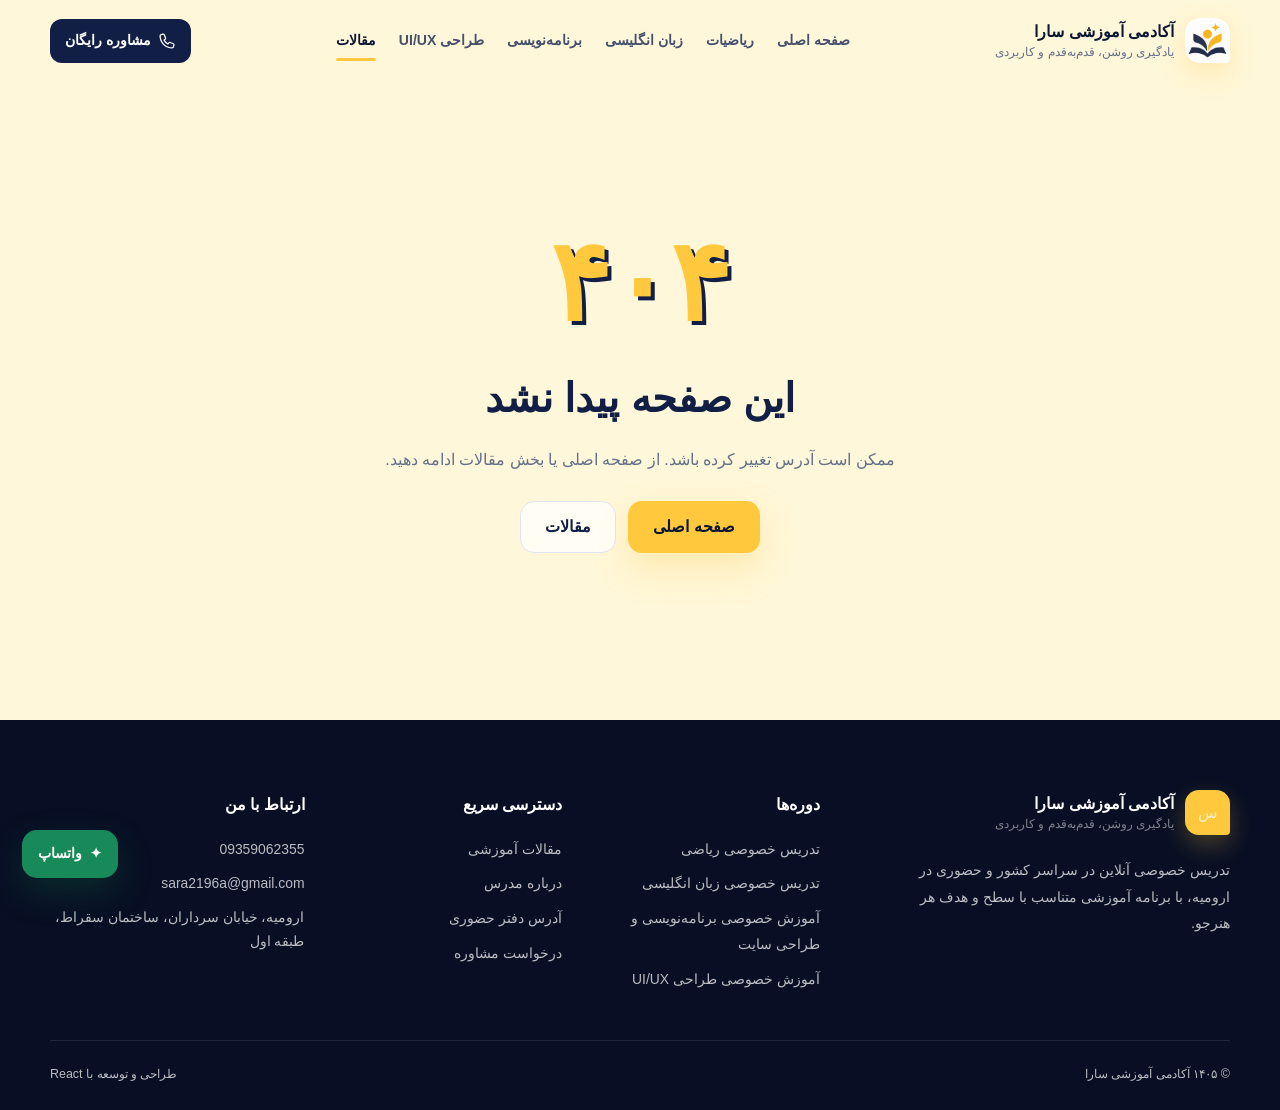
==== articles/index.html @ 38d4a34d "Add files via upload" ====
<!doctype html>
<html lang="fa" dir="rtl">
  <head>
    <meta charset="UTF-8" />
    <meta name="viewport" content="width=device-width, initial-scale=1.0" />
    <meta name="theme-color" content="#fffdf4" />
    <!-- <link rel="icon" type="image/svg+xml" href="/favicon.svg" /> -->
    <link rel="icon" type="image/png" href="/favicon.png">
    <link rel="apple-touch-icon" href="/favicon.png">
    <title>مقالات آموزشی ریاضی، زبان، برنامه‌نویسی و UI/UX | سارا عباسی</title>
    <meta name="description" content="مقالات کاربردی و رایگان برای یادگیری بهتر ریاضی، زبان انگلیسی، برنامه‌نویسی و طراحی UI/UX." />
    <link rel="canonical" href="https://saraportfolio.ir/articles" />
    <meta name="robots" content="index,follow,max-image-preview:large" />
    <meta property="og:type" content="website" />
    <meta property="og:locale" content="fa_IR" />
    <meta property="og:title" content="مقالات آموزشی ریاضی، زبان، برنامه‌نویسی و UI/UX | سارا عباسی" />
    <meta property="og:description" content="مقالات کاربردی و رایگان برای یادگیری بهتر ریاضی، زبان انگلیسی، برنامه‌نویسی و طراحی UI/UX." />
    <meta property="og:url" content="https://saraportfolio.ir/articles" />
    <meta property="og:image" content="https://saraportfolio.ir/og-cover.png" />
    <meta name="twitter:card" content="summary_large_image" />
    <script type="application/ld+json">{"@context":"https://schema.org","@type":"WebPage","name":"مقالات آموزشی ریاضی، زبان، برنامه‌نویسی و UI/UX | سارا عباسی","description":"مقالات کاربردی و رایگان برای یادگیری بهتر ریاضی، زبان انگلیسی، برنامه‌نویسی و طراحی UI/UX.","url":"https://saraportfolio.ir/articles","inLanguage":"fa-IR"}</script>
    <script type="module" crossorigin src="/assets/index-BPZGplBQ.js"></script>
    <link rel="stylesheet" crossorigin href="/assets/index-DbzUkxdq.css">
  </head>
  <body>
    <div id="root" data-ssr="true"><header class="site-header "><div class="container header-inner"><a class="brand" href="/" aria-label="صفحه اصلی آکادمی آموزشی سارا"><span class="brand-mark"><img src="/favicon.png" alt="آکادمی آموزشی سارا"/></span><span class="brand-text"><strong>آکادمی آموزشی سارا</strong><small>یادگیری روشن، قدم‌به‌قدم و کاربردی</small></span></a><nav class="main-nav " aria-label="منوی اصلی"><a class="" href="/">صفحه اصلی</a><a class="" href="/math">ریاضیات</a><a class="" href="/english">زبان انگلیسی</a><a class="" href="/programming">برنامه‌نویسی</a><a class="" href="/ui-ux">طراحی UI/UX</a><a class="is-active" href="/articles">مقالات</a></nav><a class="header-cta" href="tel:+989359062355"><svg width="18" height="18" viewBox="0 0 24 24" fill="none" aria-hidden="true"><path d="M8.3 3.7 10 7.6c.3.7.1 1.5-.5 2l-1.4 1.2a14.7 14.7 0 0 0 5.1 5.1l1.2-1.4c.5-.6 1.3-.8 2-.5l3.9 1.7c.7.3 1.1 1 .9 1.8l-.6 2.4c-.2.8-.9 1.3-1.7 1.3C10 21.2 2.8 14 2.8 5.1c0-.8.5-1.5 1.3-1.7l2.4-.6c.8-.2 1.5.2 1.8.9Z" stroke="currentColor" stroke-width="1.7" stroke-linecap="round" stroke-linejoin="round"></path></svg><span>مشاوره رایگان</span></a><button class="menu-button" type="button" aria-label="باز کردن منو" aria-expanded="false"><svg width="25" height="25" viewBox="0 0 24 24" fill="none" aria-hidden="true"><path d="M4 7h16" stroke="currentColor" stroke-width="2" stroke-linecap="round"></path><path d="M4 12h16" stroke="currentColor" stroke-width="2" stroke-linecap="round"></path><path d="M4 17h16" stroke="currentColor" stroke-width="2" stroke-linecap="round"></path></svg></button></div></header><main><section class="page-hero articles-page-hero"><div class="container articles-hero-inner"><nav class="breadcrumbs" aria-label="مسیر صفحه"><a href="/">صفحه اصلی</a><span>/</span><span>مقالات</span></nav><h1>مقالات آموزشی و راهنماهای کاربردی</h1><p>مطالبی برای یادگیری بهتر ریاضی، زبان انگلیسی، برنامه‌نویسی و طراحی UI/UX؛ نوشته‌شده با هدف پاسخ‌دادن به سؤال‌های واقعی هنرجویان.</p></div></section><section class="section articles-index-section"><div class="container article-grid article-grid--index"><article class="article-card"><a class="article-card-image" href="/articles/math-confidence"><img src="/article-math.svg" alt="تصویر مقاله چگونه ترس و اضطراب ریاضی را کمتر کنیم؟" loading="lazy"/></a><div class="article-card-body"><div class="article-meta"><span>ریاضیات</span><span>۶ دقیقه مطالعه</span></div><h3><a href="/articles/math-confidence">چگونه ترس و اضطراب ریاضی را کمتر کنیم؟</a></h3><p>چند راهکار عملی برای اینکه دانش‌آموز به‌جای فرار از سؤال‌های ریاضی، با اعتمادبه‌نفس و یک روش مشخص سراغ حل مسئله برود.</p><a class="text-link" href="/articles/math-confidence">مطالعه مقاله <svg width="18" height="18" viewBox="0 0 24 24" fill="none" aria-hidden="true"><path d="M19 12H5M11 18l-6-6 6-6" stroke="currentColor" stroke-width="1.9" stroke-linecap="round" stroke-linejoin="round"></path></svg></a></div></article><article class="article-card"><a class="article-card-image" href="/articles/english-learning-plan"><img src="/article-english.svg" alt="تصویر مقاله یک برنامه ساده برای تقویت زبان انگلیسی در ۸ هفته" loading="lazy"/></a><div class="article-card-body"><div class="article-meta"><span>زبان انگلیسی</span><span>۷ دقیقه مطالعه</span></div><h3><a href="/articles/english-learning-plan">یک برنامه ساده برای تقویت زبان انگلیسی در ۸ هفته</a></h3><p>چطور واژگان، گرامر، شنیدار و مکالمه را بدون پراکندگی و با یک برنامه هفتگی قابل اجرا کنار هم پیش ببریم؟</p><a class="text-link" href="/articles/english-learning-plan">مطالعه مقاله <svg width="18" height="18" viewBox="0 0 24 24" fill="none" aria-hidden="true"><path d="M19 12H5M11 18l-6-6 6-6" stroke="currentColor" stroke-width="1.9" stroke-linecap="round" stroke-linejoin="round"></path></svg></a></div></article><article class="article-card"><a class="article-card-image" href="/articles/programming-roadmap"><img src="/article-programming.svg" alt="تصویر مقاله مسیر یادگیری برنامه‌نویسی و طراحی سایت از صفر" loading="lazy"/></a><div class="article-card-body"><div class="article-meta"><span>برنامه‌نویسی</span><span>۸ دقیقه مطالعه</span></div><h3><a href="/articles/programming-roadmap">مسیر یادگیری برنامه‌نویسی و طراحی سایت از صفر</a></h3><p>از HTML و CSS تا JavaScript و React؛ ترتیب درست یادگیری چیست و چه زمانی باید اولین پروژه واقعی را شروع کنیم؟</p><a class="text-link" href="/articles/programming-roadmap">مطالعه مقاله <svg width="18" height="18" viewBox="0 0 24 24" fill="none" aria-hidden="true"><path d="M19 12H5M11 18l-6-6 6-6" stroke="currentColor" stroke-width="1.9" stroke-linecap="round" stroke-linejoin="round"></path></svg></a></div></article><article class="article-card"><a class="article-card-image" href="/articles/ui-ux-principles"><img src="/article-uiux.svg" alt="تصویر مقاله ۷ اصل مهم برای شروع حرفه‌ای طراحی UI/UX" loading="lazy"/></a><div class="article-card-body"><div class="article-meta"><span>UI/UX</span><span>۷ دقیقه مطالعه</span></div><h3><a href="/articles/ui-ux-principles">۷ اصل مهم برای شروع حرفه‌ای طراحی UI/UX</a></h3><p>قبل از رنگ و زیبایی، چه چیزهایی یک رابط را واقعاً قابل استفاده می‌کنند؟ مروری بر اصول پایه‌ای طراحی کاربرمحور.</p><a class="text-link" href="/articles/ui-ux-principles">مطالعه مقاله <svg width="18" height="18" viewBox="0 0 24 24" fill="none" aria-hidden="true"><path d="M19 12H5M11 18l-6-6 6-6" stroke="currentColor" stroke-width="1.9" stroke-linecap="round" stroke-linejoin="round"></path></svg></a></div></article></div></section></main><footer class="site-footer"><div class="container footer-grid"><div class="footer-brand"><a class="brand brand--footer" href="/"><span class="brand-mark" aria-hidden="true"><span>س</span></span><span class="brand-text"><strong>آکادمی آموزشی سارا</strong><small>یادگیری روشن، قدم‌به‌قدم و کاربردی</small></span></a><p>تدریس خصوصی آنلاین در سراسر کشور و حضوری در ارومیه، با برنامه آموزشی متناسب با سطح و هدف هر هنرجو.</p></div><div><h2>دوره‌ها</h2><div class="footer-links"><a href="/math">تدریس خصوصی ریاضی</a><a href="/english">تدریس خصوصی زبان انگلیسی</a><a href="/programming">آموزش خصوصی برنامه‌نویسی و طراحی سایت</a><a href="/ui-ux">آموزش خصوصی طراحی UI/UX</a></div></div><div><h2>دسترسی سریع</h2><div class="footer-links"><a href="/articles">مقالات آموزشی</a><a href="/#about">درباره مدرس</a><a href="/#location">آدرس دفتر حضوری</a><a href="/#contact">درخواست مشاوره</a></div></div><div><h2>ارتباط با من</h2><div class="footer-links footer-contact-links"><a href="tel:+989359062355">09359062355</a><a href="mailto:sara2196a@gmail.com">sara2196a@gmail.com</a><span>ارومیه، خیابان سرداران، ساختمان سقراط، طبقه اول</span></div></div></div><div class="container footer-bottom"><span>© ۱۴۰۵ آکادمی آموزشی سارا</span><span>طراحی و توسعه با React</span></div></footer><a class="floating-whatsapp" href="https://wa.me/989359062355" target="_blank" rel="noreferrer" aria-label="ارسال پیام در واتساپ"><span aria-hidden="true">✦</span><span>واتساپ</span></a></div>
  </body>
</html>
---- assets/index-DbzUkxdq.css ----
:root{--navy-950: #0b1633;--navy-900: #111f46;--navy-800: #1b2d5f;--navy-700: #294274;--yellow-500: #ffc83d;--yellow-400: #ffd75f;--yellow-200: #ffedb2;--yellow-100: #fff7d9;--cream: #fffdf6;--white: #ffffff;--surface: #f6f8fc;--text: #16213d;--muted: #64708a;--border: #dfe4ef;--success: #2f8f62;--shadow-sm: 0 10px 30px rgba(17, 31, 70, .08);--shadow-md: 0 24px 70px rgba(17, 31, 70, .14);--radius-sm: 14px;--radius-md: 22px;--radius-lg: 34px;--container: 1180px;--header-height: 82px}*{box-sizing:border-box}html{scroll-behavior:smooth;scroll-padding-top:calc(var(--header-height) + 18px)}body{margin:0;min-width:320px;color:var(--text);background:var(--white);font-family:Vazirmatn,IRANSansX,Tahoma,Arial,sans-serif;line-height:1.85;-webkit-font-smoothing:antialiased}body::selection{color:var(--navy-950);background:var(--yellow-400)}a{color:inherit;text-decoration:none}img{display:block;max-width:100%}button,input,select,textarea{font:inherit}button{color:inherit}h1,h2,h3,p,blockquote{margin-top:0}ul{margin:0;padding:0;list-style:none}iframe{border:0}.container{width:min(calc(100% - 40px),var(--container));margin-inline:auto}.section{padding:108px 0}.section-shell{position:relative;overflow:hidden}.button{min-height:52px;display:inline-flex;align-items:center;justify-content:center;gap:9px;padding:12px 24px;border:1px solid transparent;border-radius:14px;cursor:pointer;font-weight:800;line-height:1.2;transition:transform .18s ease,box-shadow .18s ease,background-color .18s ease,border-color .18s ease}.button:hover{transform:translateY(-2px)}.button:focus-visible,.menu-button:focus-visible,.faq-item button:focus-visible,input:focus-visible,select:focus-visible,textarea:focus-visible{outline:3px solid rgba(255,200,61,.55);outline-offset:3px}.button--yellow{color:var(--navy-950);background:var(--yellow-500);box-shadow:0 15px 35px #ffc83d47}.button--yellow:hover{background:var(--yellow-400);box-shadow:0 18px 42px #ffc83d61}.button--navy{color:var(--white);background:var(--navy-900);box-shadow:0 15px 35px #111f4638}.button--navy:hover{background:var(--navy-800)}.button--outline{color:var(--navy-900);border-color:var(--border);background:#ffffffb8}.button--outline:hover{border-color:var(--navy-700);background:var(--white)}.button--full{width:100%}.text-link{display:inline-flex;align-items:center;gap:8px;color:var(--navy-900);font-weight:900}.text-link:hover{color:var(--navy-700)}.section-heading{max-width:720px;margin:0 auto 58px;text-align:center}.section-heading--right{margin-right:0;text-align:right}.section-heading h2,.about-copy h2,.faq-copy h2,.location-copy h2,.contact-copy h2,.service-intro-grid h2,.included-copy h2{margin-bottom:16px;color:var(--navy-900);font-size:clamp(2rem,4vw,3.05rem);font-weight:900;letter-spacing:-.04em;line-height:1.4}.section-heading p,.faq-copy p,.location-copy>p,.service-intro-grid p,.included-copy>p{color:var(--muted);font-size:1.05rem}.section-eyebrow{display:inline-block;margin-bottom:10px;color:#9b6a00;font-size:.92rem;font-weight:900;letter-spacing:.02em}.section-eyebrow--light{color:var(--yellow-400)}.section-heading-row{display:flex;align-items:flex-end;justify-content:space-between;gap:30px;margin-bottom:52px}.section-heading-row .section-heading{margin-bottom:0}.site-header{position:fixed;z-index:100;inset:0 0 auto;height:var(--header-height);display:flex;align-items:center;border-bottom:1px solid transparent;transition:background-color .18s ease,box-shadow .18s ease,border-color .18s ease}.site-header.is-scrolled{border-color:#dfe4efe6;background:#ffffffed;box-shadow:0 8px 30px #111f4612;-webkit-backdrop-filter:blur(14px);backdrop-filter:blur(14px)}.header-inner{height:100%;display:flex;align-items:center;justify-content:space-between;gap:22px}.brand{display:inline-flex;align-items:center;gap:11px;flex-shrink:0}.brand-mark{width:45px;height:45px;display:flex;align-items:center;justify-content:center;overflow:hidden;border-radius:14px 14px 4px;background:var(--yellow-500);box-shadow:0 10px 24px #ffc83d40}.brand-mark img{width:100%;height:100%;object-fit:contain}.brand-text{display:grid;line-height:1.45}.brand-text strong{color:var(--navy-950);font-size:.98rem}.brand-text small{color:var(--muted);font-size:.72rem}.main-nav{display:flex;align-items:center;gap:3px}.main-nav a{position:relative;padding:10px;color:#44506c;font-size:.88rem;font-weight:700}.main-nav a:after{content:"";position:absolute;right:10px;bottom:3px;width:0;height:3px;border-radius:20px;background:var(--yellow-500);transition:width .18s ease}.main-nav a:hover,.main-nav a.is-active{color:var(--navy-950)}.main-nav a:hover:after,.main-nav a.is-active:after{width:calc(100% - 20px)}.header-cta{min-height:44px;display:inline-flex;align-items:center;gap:7px;padding:8px 15px;border-radius:12px;color:var(--white);background:var(--navy-900);font-size:.85rem;font-weight:800}.menu-button{display:none;width:44px;height:44px;place-items:center;padding:0;border:1px solid var(--border);border-radius:12px;background:var(--white);cursor:pointer}.hero{padding:150px 0 90px;color:var(--navy-950);background:linear-gradient(135deg,#fffdf3,#fff8d9 55%,#fff)}.hero:before{content:"";position:absolute;top:70px;left:-140px;width:430px;height:430px;border:1px solid rgba(17,31,70,.07);border-radius:50%}.hero:after{content:"";position:absolute;right:-80px;bottom:-180px;width:390px;height:390px;border-radius:80px;background:#ffc83d21;transform:rotate(28deg)}.hero-grid{position:relative;z-index:2;display:grid;grid-template-columns:1.04fr .96fr;align-items:center;gap:72px}.hero-copy h1{max-width:670px;margin-bottom:24px;color:var(--navy-950);font-size:clamp(2.7rem,5.5vw,5rem);font-weight:950;letter-spacing:-.055em;line-height:1.25}.hero-copy>p{max-width:650px;margin-bottom:32px;color:#4f5d77;font-size:clamp(1.05rem,2vw,1.28rem)}.hero-copy>p strong{color:var(--navy-900)}.hero-actions{display:flex;flex-wrap:wrap;gap:13px}.hero-mini-points{display:flex;flex-wrap:wrap;gap:20px;margin-top:28px;color:#46536e;font-size:.92rem;font-weight:700}.hero-mini-points span{display:inline-flex;align-items:center;gap:6px}.hero-mini-points svg{color:var(--success)}.hero-visual{position:relative;min-height:520px;display:grid;place-items:center}.portrait-frame{position:relative;width:min(100%,440px);height:520px;overflow:hidden;border:12px solid rgba(255,255,255,.9);border-radius:80px 24px;background:var(--navy-950);box-shadow:var(--shadow-md)}.portrait-frame:after{content:"";position:absolute;top:0;right:0;bottom:0;left:0;background:linear-gradient(180deg,transparent 52%,rgba(11,22,51,.88));pointer-events:none}.portrait-frame img{width:100%;height:100%;object-fit:cover;object-position:center top}.portrait-caption{position:absolute;z-index:2;right:30px;left:30px;bottom:27px;display:grid;color:var(--white)}.portrait-caption strong{font-size:1.45rem;font-weight:900}.portrait-caption span{color:#ffffffc2;font-size:.9rem}.portrait-dots{position:absolute;z-index:2;top:23px;left:24px;width:64px;height:64px;opacity:.75;background-image:radial-gradient(var(--yellow-500) 2px,transparent 2px);background-size:12px 12px}.hero-note{position:absolute;z-index:4;min-width:155px;display:flex;align-items:center;gap:10px;padding:14px 17px;border:1px solid rgba(255,255,255,.7);border-radius:16px;background:#ffffffe8;box-shadow:var(--shadow-sm);-webkit-backdrop-filter:blur(10px);backdrop-filter:blur(10px)}.hero-note span{display:block;color:var(--muted);font-size:.75rem}.hero-note strong{color:var(--navy-950);font-size:.94rem}.hero-note--top{top:56px;right:-24px;display:grid}.hero-note--bottom{left:-35px;bottom:55px}.hero-note--bottom svg{color:#9b6a00}.hero-wave{position:absolute;right:0;bottom:-1px;left:0;height:32px;background:var(--white);clip-path:polygon(0 58%,12% 34%,25% 60%,40% 25%,55% 57%,71% 27%,86% 55%,100% 30%,100% 100%,0 100%)}.stats-strip{position:relative;z-index:4;padding:28px 0;border-bottom:1px solid var(--border);background:var(--white)}.stats-grid{display:grid;grid-template-columns:repeat(4,1fr)}.stat-item{display:grid;gap:2px;padding:4px 24px;border-left:1px solid var(--border);text-align:center}.stat-item:last-child{border-left:0}.stat-item strong{color:var(--navy-900);font-size:1.18rem;font-weight:900}.stat-item span{color:var(--muted);font-size:.84rem}.service-grid{display:grid;grid-template-columns:repeat(4,1fr);gap:22px}.service-card{position:relative;overflow:hidden;border:1px solid var(--border);border-radius:var(--radius-md);background:var(--white);box-shadow:var(--shadow-sm);transition:transform .18s ease,box-shadow .18s ease,border-color .18s ease}.service-card:hover{transform:translateY(-6px);border-color:#cbd3e2;box-shadow:var(--shadow-md)}.service-number{position:absolute;z-index:3;top:16px;right:16px;width:42px;height:42px;display:grid;place-items:center;border-radius:12px;color:var(--navy-950);background:var(--yellow-500);font-size:.85rem;font-weight:900}.service-image{height:220px;display:block;padding:16px;background:linear-gradient(180deg,var(--yellow-100),#fff)}.service-image img{width:100%;height:100%;object-fit:contain}.service-card-body{padding:24px 22px 25px}.service-card h3{margin-bottom:10px;color:var(--navy-900);font-size:1.2rem;line-height:1.5}.service-card p{min-height:118px;margin-bottom:18px;color:var(--muted);font-size:.92rem}.about-section{background:var(--surface)}.about-grid{display:grid;grid-template-columns:.82fr 1.18fr;align-items:center;gap:92px}.about-image-wrap{position:relative;min-height:560px}.about-image-wrap:before{content:"";position:absolute;right:-20px;bottom:20px;width:78%;height:78%;border-radius:34px;background:var(--yellow-500)}.about-image-card{position:absolute;top:0;right:52px;bottom:70px;left:0;overflow:hidden;border:10px solid var(--white);border-radius:36px 36px 120px;background:var(--navy-950);box-shadow:var(--shadow-md)}.about-image-card img{width:100%;height:100%;object-fit:cover;object-position:center top}.experience-card{position:absolute;z-index:2;right:-10px;bottom:0;width:230px;padding:21px 23px;border-radius:18px;color:var(--white);background:var(--navy-900);box-shadow:var(--shadow-md)}.experience-card strong{display:block;margin-bottom:5px;color:var(--yellow-400);font-size:1.7rem}.experience-card span{font-size:.83rem;line-height:1.7}.about-copy>p{color:var(--muted);font-size:1.04rem}.about-resume{padding:18px 20px;border-right:4px solid var(--yellow-500);background:var(--white)}.check-grid{display:grid;grid-template-columns:repeat(2,1fr);gap:13px 20px;margin:26px 0 30px}.check-grid span{display:flex;align-items:flex-start;gap:8px;color:#37445f;font-weight:700}.check-grid svg{flex:0 0 auto;margin-top:5px;color:var(--success)}.process-section{background:var(--navy-950)}.process-section .section-heading h2{color:var(--white)}.process-section .section-heading p{color:#ffffffa8}.process-section .section-eyebrow{color:var(--yellow-400)}.process-grid{display:grid;grid-template-columns:repeat(4,1fr);gap:18px}.process-item{min-height:250px;padding:30px 26px;border:1px solid rgba(255,255,255,.12);border-radius:20px;color:var(--white);background:#ffffff0b}.process-item>span{display:inline-grid;width:48px;height:48px;place-items:center;margin-bottom:32px;border-radius:14px;color:var(--navy-950);background:var(--yellow-500);font-weight:900}.process-item h3{margin-bottom:10px;font-size:1.1rem}.process-item p{margin-bottom:0;color:#ffffffa3;font-size:.9rem}.articles-section{background:var(--cream)}.article-grid{display:grid;grid-template-columns:repeat(3,1fr);gap:24px}.article-grid--index{grid-template-columns:repeat(2,1fr)}.article-card{overflow:hidden;border:1px solid var(--border);border-radius:var(--radius-md);background:var(--white);box-shadow:var(--shadow-sm);transition:transform .18s ease,box-shadow .18s ease}.article-card:hover{transform:translateY(-5px);box-shadow:var(--shadow-md)}.article-card-image{height:250px;display:block;overflow:hidden;background:var(--yellow-100)}.article-card-image img{width:100%;height:100%;object-fit:cover;transition:transform .32s ease}.article-card:hover .article-card-image img{transform:scale(1.025)}.article-card-body{padding:25px 24px 27px}.article-meta{display:flex;flex-wrap:wrap;align-items:center;gap:8px 14px;margin-bottom:12px;color:#7a6380;font-size:.79rem;font-weight:800}.article-meta span:first-child{padding:4px 10px;border-radius:20px;color:#735100;background:var(--yellow-100)}.article-card h3{margin-bottom:11px;color:var(--navy-900);font-size:1.23rem;line-height:1.65}.article-card p{margin-bottom:18px;color:var(--muted);font-size:.92rem}.single-article-wrap{max-width:620px}.testimonials-section{background:var(--white)}.testimonial-grid{display:grid;grid-template-columns:repeat(3,1fr);gap:22px}.testimonial-card{position:relative;min-height:290px;display:flex;flex-direction:column;justify-content:space-between;margin-bottom:0;padding:34px 30px;border:1px solid var(--border);border-radius:var(--radius-md);background:var(--white);box-shadow:var(--shadow-sm)}.quote-mark{position:absolute;top:17px;left:24px;color:var(--yellow-400);font-family:Georgia,serif;font-size:4rem;line-height:1}.testimonial-card>p{position:relative;z-index:1;margin-top:25px;color:#47536c;font-size:1rem}.testimonial-card footer{display:grid}.testimonial-card footer strong{color:var(--navy-900)}.testimonial-card footer span{color:var(--muted);font-size:.82rem}.location-section{background:var(--yellow-100)}.location-grid{display:grid;grid-template-columns:.85fr 1.15fr;align-items:center;gap:58px}.location-address{display:flex;align-items:flex-start;gap:14px;margin:28px 0;padding:19px 20px;border:1px solid rgba(17,31,70,.08);border-radius:16px;background:#ffffffb8}.location-address svg{flex:0 0 auto;margin-top:4px;color:#9b6a00}.location-address div{display:grid}.location-address strong{color:var(--navy-900)}.location-address span{color:#5f6a80}.location-actions{display:flex;flex-wrap:wrap;gap:12px}.map-frame{height:470px;overflow:hidden;border:10px solid var(--white);border-radius:var(--radius-lg);box-shadow:var(--shadow-md)}.map-frame iframe{width:100%;height:100%}.faq-section{background:var(--white)}.faq-grid{display:grid;grid-template-columns:.72fr 1.28fr;align-items:start;gap:70px}.faq-copy{position:sticky;top:120px}.faq-list{display:grid;gap:12px}.faq-item{overflow:hidden;border:1px solid var(--border);border-radius:16px;background:var(--white)}.faq-item button{width:100%;display:flex;align-items:center;justify-content:space-between;gap:22px;padding:21px 22px;border:0;background:transparent;cursor:pointer;text-align:right;font-weight:850}.faq-plus{width:31px;height:31px;display:grid;flex:0 0 auto;place-items:center;border-radius:9px;color:var(--navy-900);background:var(--yellow-100);font-size:1.35rem}.faq-answer{display:grid;grid-template-rows:0fr;transition:grid-template-rows .22s ease}.faq-answer p{min-height:0;overflow:hidden;margin:0;padding:0 22px;color:var(--muted)}.faq-item.is-open{border-color:#ffc83db8;box-shadow:0 10px 30px #111f460d}.faq-item.is-open .faq-answer{grid-template-rows:1fr}.faq-item.is-open .faq-answer p{padding-bottom:22px}.contact-section{color:var(--white);background:var(--navy-950)}.contact-grid{display:grid;grid-template-columns:.82fr 1.18fr;align-items:center;gap:70px}.contact-copy h2{color:var(--white)}.contact-copy>p{color:#ffffffab;font-size:1.03rem}.contact-info-list{display:grid;gap:14px;margin-top:30px}.contact-info-list a{display:flex;align-items:center;gap:13px;color:var(--white)}.contact-info-list>a>svg,.contact-icon{width:42px;height:42px;display:grid;flex:0 0 auto;place-items:center;border-radius:12px;color:var(--navy-950);background:var(--yellow-500);font-weight:900}.contact-info-list a span{display:grid}.contact-info-list small{color:#ffffff8c}.contact-direct{display:inline-flex;margin-top:18px;color:var(--yellow-400);font-weight:900;text-decoration:underline;text-underline-offset:5px}.contact-form{padding:32px;border-radius:var(--radius-md);color:var(--text);background:var(--white);box-shadow:0 24px 70px #0000003d}.form-row{display:grid;grid-template-columns:repeat(2,1fr);gap:16px}.contact-form label{display:grid;gap:7px;margin-bottom:15px;color:#35425e;font-size:.88rem;font-weight:800}.contact-form input,.contact-form select,.contact-form textarea{width:100%;border:1px solid var(--border);border-radius:12px;color:var(--text);background:var(--surface);outline:none;transition:border-color .18s ease,background-color .18s ease}.contact-form input,.contact-form select{min-height:50px;padding:10px 14px}.contact-form textarea{padding:12px 14px;resize:vertical}.contact-form input:focus,.contact-form select:focus,.contact-form textarea:focus{border-color:var(--yellow-500);background:var(--white)}.form-success{margin:14px 0 0;padding:11px 13px;border-radius:10px;color:#1b6748;background:#eaf8f1;font-size:.82rem}.site-footer{padding:70px 0 24px;color:#ffffffb8;background:#080f24}.footer-grid{display:grid;grid-template-columns:1.4fr .8fr .8fr 1fr;gap:54px;padding-bottom:48px}.brand--footer .brand-text strong{color:var(--white)}.brand--footer .brand-text small{color:#ffffff7a}.footer-brand p{max-width:340px;margin:22px 0 0;font-size:.9rem}.site-footer h2{margin-bottom:17px;color:var(--white);font-size:1rem}.footer-links{display:grid;gap:9px;font-size:.87rem}.footer-links a:hover{color:var(--yellow-400)}.footer-contact-links span{line-height:1.7}.footer-bottom{display:flex;align-items:center;justify-content:space-between;padding-top:22px;border-top:1px solid rgba(255,255,255,.1);font-size:.78rem}.floating-whatsapp{position:fixed;z-index:90;left:22px;bottom:22px;min-height:48px;display:inline-flex;align-items:center;gap:8px;padding:10px 16px;border-radius:15px;color:var(--white);background:#188a59;box-shadow:0 14px 34px #12704647;font-size:.85rem;font-weight:900}.page-hero{padding:145px 0 78px;background:linear-gradient(135deg,#fffef7,#fff5c9)}.page-hero-grid{display:grid;grid-template-columns:1fr .9fr;align-items:center;gap:70px}.page-hero-copy h1{margin-bottom:22px;color:var(--navy-950);font-size:clamp(2.6rem,5vw,4.7rem);font-weight:950;letter-spacing:-.05em;line-height:1.3}.page-hero-copy>p{max-width:650px;margin-bottom:28px;color:#56637d;font-size:1.08rem}.breadcrumbs{display:flex;flex-wrap:wrap;gap:7px;margin-bottom:20px;color:#7c6981;font-size:.8rem}.breadcrumbs a:hover{color:var(--navy-900)}.page-hero-actions{display:flex;flex-wrap:wrap;gap:12px}.service-mode-row{display:flex;flex-wrap:wrap;gap:12px;margin-top:25px}.service-mode-row span{display:inline-flex;align-items:center;gap:6px;padding:7px 11px;border:1px solid rgba(17,31,70,.1);border-radius:30px;color:#46536e;background:#ffffffad;font-size:.8rem;font-weight:700}.page-hero-image{height:430px;display:grid;place-items:center;padding:28px;border:10px solid rgba(255,255,255,.92);border-radius:38px 38px 110px;background:var(--white);box-shadow:var(--shadow-md)}.page-hero-image img{width:100%;height:100%;object-fit:contain}.service-intro-section{background:var(--white)}.service-intro-grid{display:grid;grid-template-columns:.88fr 1.12fr;align-items:center;gap:72px}.feature-panel{display:grid;grid-template-columns:repeat(2,1fr);gap:13px;padding:30px;border:1px solid var(--border);border-radius:var(--radius-md);background:var(--surface)}.feature-panel span{display:flex;align-items:flex-start;gap:8px;padding:13px 14px;border-radius:12px;color:#35425f;background:var(--white);font-weight:800}.feature-panel svg{flex:0 0 auto;margin-top:4px;color:var(--success)}.pricing-section{background:var(--surface)}.pricing-grid{display:grid;align-items:stretch;gap:22px}.pricing-grid--2{grid-template-columns:repeat(2,minmax(0,1fr));max-width:850px;margin-inline:auto}.pricing-grid--3{grid-template-columns:repeat(3,minmax(0,1fr))}.price-card{position:relative;display:flex;flex-direction:column;padding:30px 27px;border:1px solid var(--border);border-radius:var(--radius-md);background:var(--white);box-shadow:var(--shadow-sm)}.price-card--featured{border:2px solid var(--yellow-500);box-shadow:var(--shadow-md);transform:translateY(-8px)}.price-card-label{position:absolute;top:-15px;right:25px;padding:5px 12px;border-radius:18px;color:var(--navy-950);background:var(--yellow-500);font-size:.75rem;font-weight:900}.price-card-title{padding-bottom:20px;border-bottom:1px solid var(--border)}.price-card-title h3{margin-bottom:4px;color:var(--navy-900);font-size:1.4rem}.price-card-title p{margin-bottom:0;color:var(--muted);font-size:.85rem}.price-mode{display:flex;align-items:center;justify-content:space-between;gap:16px;padding:16px 0;border-bottom:1px dashed var(--border)}.price-mode-icon{display:inline-flex;align-items:center;gap:5px;color:var(--muted);font-size:.84rem}.price-mode strong{color:var(--navy-900);font-size:1.02rem}.price-duration{display:flex;align-items:center;gap:7px;margin-top:16px;color:var(--muted);font-size:.82rem}.price-card ul{display:grid;gap:11px;margin:23px 0 28px}.price-card li{display:flex;align-items:flex-start;gap:8px;color:#45516b;font-size:.88rem}.price-card li svg{flex:0 0 auto;margin-top:5px;color:var(--success)}.price-card .button{margin-top:auto}.pricing-note{max-width:780px;margin:28px auto 0;color:var(--muted);text-align:center;font-size:.84rem}.included-section{background:var(--white)}.included-grid{display:grid;grid-template-columns:.9fr 1.1fr;align-items:center;gap:80px}.included-image{height:470px;display:grid;place-items:center;padding:38px;border-radius:var(--radius-lg);background:var(--yellow-100)}.included-image img{width:100%;height:100%;object-fit:contain}.included-copy ul{display:grid;gap:11px;margin-top:25px}.included-copy li{display:flex;align-items:flex-start;gap:8px;color:#43506a;font-weight:750}.included-copy li svg{flex:0 0 auto;margin-top:5px;color:var(--success)}.related-article-section{background:var(--cream)}.service-faq-section{background:var(--white)}.articles-page-hero{color:var(--white);background:var(--navy-950)}.articles-hero-inner{max-width:820px;text-align:center}.articles-page-hero .breadcrumbs{justify-content:center;color:#fff9}.articles-page-hero h1{margin-bottom:20px;color:var(--white);font-size:clamp(2.6rem,5vw,4.6rem);line-height:1.35}.articles-page-hero p{color:#ffffffb3;font-size:1.08rem}.articles-index-section{background:var(--cream)}.article-hero{padding:145px 0 72px;background:linear-gradient(135deg,#fffef8,#fff5cd)}.article-hero-grid{display:grid;grid-template-columns:1.05fr .95fr;align-items:center;gap:65px}.article-hero-copy h1{margin-bottom:20px;color:var(--navy-950);font-size:clamp(2.5rem,4.8vw,4.35rem);line-height:1.35;letter-spacing:-.045em}.article-hero-copy>p{color:#5e6980;font-size:1.05rem}.article-meta--hero{margin-bottom:16px}.article-hero-image{height:420px;overflow:hidden;border:9px solid var(--white);border-radius:34px;box-shadow:var(--shadow-md);background:var(--white)}.article-hero-image img{width:100%;height:100%;object-fit:cover}.article-content-section{padding:85px 0;background:var(--white)}.article-layout{display:grid;grid-template-columns:minmax(0,1fr) 330px;align-items:start;gap:72px}.article-content{max-width:760px}.article-lead{margin-bottom:38px;padding:24px 26px;border-right:5px solid var(--yellow-500);border-radius:12px 0 0 12px;color:#3e4b66;background:var(--yellow-100);font-size:1.08rem;font-weight:650}.article-content section{margin-bottom:38px}.article-content h2{margin-bottom:14px;color:var(--navy-900);font-size:1.65rem}.article-content p{margin-bottom:16px;color:#4f5c76;font-size:1rem}.article-conclusion{margin-top:45px;padding:27px;border-radius:18px;color:var(--white);background:var(--navy-900)}.article-conclusion strong{display:block;margin-bottom:8px;color:var(--yellow-400);font-size:1.15rem}.article-conclusion p{margin:0;color:#ffffffc2}.article-sidebar{position:sticky;top:112px;display:grid;gap:18px}.sidebar-card{padding:26px;border:1px solid var(--border);border-radius:18px;background:var(--surface)}.sidebar-card>span{color:#8b650d;font-size:.8rem;font-weight:900}.sidebar-card h2{margin:8px 0 10px;color:var(--navy-900);font-size:1.25rem;line-height:1.6}.sidebar-card p{color:var(--muted);font-size:.84rem}.sidebar-card--yellow{border-color:#ffc83d8c;background:var(--yellow-100)}.article-back-section{padding:0 0 80px}.not-found-page{min-height:80vh;display:grid;place-items:center;padding:140px 0 80px;text-align:center;background:var(--yellow-100)}.not-found-page strong{display:block;color:var(--yellow-500);font-size:7rem;line-height:1;text-shadow:4px 4px 0 var(--navy-900)}.not-found-page h1{margin:22px 0 10px;color:var(--navy-900);font-size:2.5rem}.not-found-page p{color:var(--muted)}.not-found-page div>div{display:flex;justify-content:center;gap:12px;margin-top:26px}@media (max-width: 1120px){.main-nav a{padding-inline:7px;font-size:.82rem}.header-cta span{display:none}.header-cta{width:44px;justify-content:center;padding:0}.service-grid{grid-template-columns:repeat(2,1fr)}.service-card p{min-height:auto}}@media (max-width: 920px){:root{--header-height: 72px}.section{padding:82px 0}.container{width:min(calc(100% - 32px),var(--container))}.main-nav{position:fixed;z-index:110;top:var(--header-height);right:16px;left:16px;display:none;align-items:stretch;padding:14px;border:1px solid var(--border);border-radius:18px;background:var(--white);box-shadow:var(--shadow-md)}.main-nav.is-open{display:grid}.main-nav a{padding:12px 13px}.main-nav a:after{display:none}.header-cta{margin-right:auto}.menu-button{display:grid}.hero{padding-top:120px}.hero-grid,.page-hero-grid,.article-hero-grid{grid-template-columns:1fr}.hero-copy{text-align:center}.hero-copy h1,.hero-copy>p{margin-inline:auto}.hero-actions,.hero-mini-points,.page-hero-actions,.service-mode-row{justify-content:center}.hero-visual{min-height:490px}.portrait-frame{height:490px}.page-hero-copy{text-align:center}.breadcrumbs{justify-content:center}.page-hero-image{height:390px}.stats-grid{grid-template-columns:repeat(2,1fr);gap:18px 0}.stat-item:nth-child(2){border-left:0}.about-grid,.location-grid,.contact-grid,.service-intro-grid,.included-grid,.faq-grid{grid-template-columns:1fr;gap:48px}.about-image-wrap{width:min(100%,560px);margin-inline:auto}.process-grid,.article-grid,.testimonial-grid{grid-template-columns:repeat(2,1fr)}.faq-copy{position:static}.pricing-grid--3{grid-template-columns:repeat(2,1fr)}.price-card--featured{transform:none}.footer-grid{grid-template-columns:repeat(2,1fr)}.article-layout{grid-template-columns:1fr}.article-content{max-width:none}.article-sidebar{position:static;grid-template-columns:repeat(2,1fr)}}@media (max-width: 640px){.container{width:min(calc(100% - 24px),var(--container))}.section{padding:68px 0}.brand-text small{display:none}.brand-text strong{font-size:.87rem}.header-cta{display:none}.hero{padding:105px 0 72px}.hero-copy h1{font-size:2.45rem}.hero-copy>p{font-size:.98rem}.hero-actions{display:grid}.hero-actions .button{width:100%}.hero-mini-points{display:grid;justify-content:start;width:max-content;max-width:100%;margin-inline:auto;text-align:right}.hero-visual{min-height:410px}.portrait-frame{width:min(100%,340px);height:400px;border-width:7px;border-radius:54px 18px}.portrait-caption{right:20px;left:20px;bottom:19px}.hero-note{min-width:125px;padding:10px 12px}.hero-note--top{top:36px;right:-4px}.hero-note--bottom{left:-4px;bottom:38px}.stats-grid{grid-template-columns:1fr}.stat-item{border-left:0;border-bottom:1px solid var(--border);padding:12px}.stat-item:last-child{border-bottom:0}.section-heading{margin-bottom:38px}.section-heading h2,.about-copy h2,.faq-copy h2,.location-copy h2,.contact-copy h2,.service-intro-grid h2,.included-copy h2{font-size:2rem}.section-heading-row{display:grid;align-items:start}.service-grid,.process-grid,.article-grid,.article-grid--index,.testimonial-grid,.pricing-grid--2,.pricing-grid--3,.feature-panel,.check-grid,.footer-grid,.article-sidebar{grid-template-columns:1fr}.service-image{height:210px}.about-image-wrap{min-height:470px}.about-image-card{top:0;right:24px;bottom:60px;left:0;border-width:7px}.experience-card{right:0;width:210px}.process-item{min-height:auto}.article-card-image{height:220px}.location-actions{display:grid}.location-actions .button{width:100%}.map-frame{height:360px;border-width:6px}.form-row{grid-template-columns:1fr;gap:0}.contact-form{padding:22px 18px}.footer-bottom{display:grid;gap:8px;text-align:center}.floating-whatsapp{left:14px;bottom:14px}.floating-whatsapp span:last-child{display:none}.page-hero{padding:112px 0 58px}.page-hero-copy h1,.articles-page-hero h1,.article-hero-copy h1{font-size:2.35rem}.page-hero-image,.article-hero-image{height:300px;padding:17px;border-width:6px}.service-mode-row{display:grid}.price-card{padding:27px 22px}.included-image{height:330px}.article-hero{padding:112px 0 58px}.article-content-section{padding:62px 0}.article-lead{padding:20px;font-size:1rem}.article-content h2{font-size:1.38rem}.not-found-page strong{font-size:5.5rem}}@media (prefers-reduced-motion: reduce){html{scroll-behavior:auto}*,*:before,*:after{animation-duration:.01ms!important;animation-iteration-count:1!important;transition-duration:.01ms!important}}
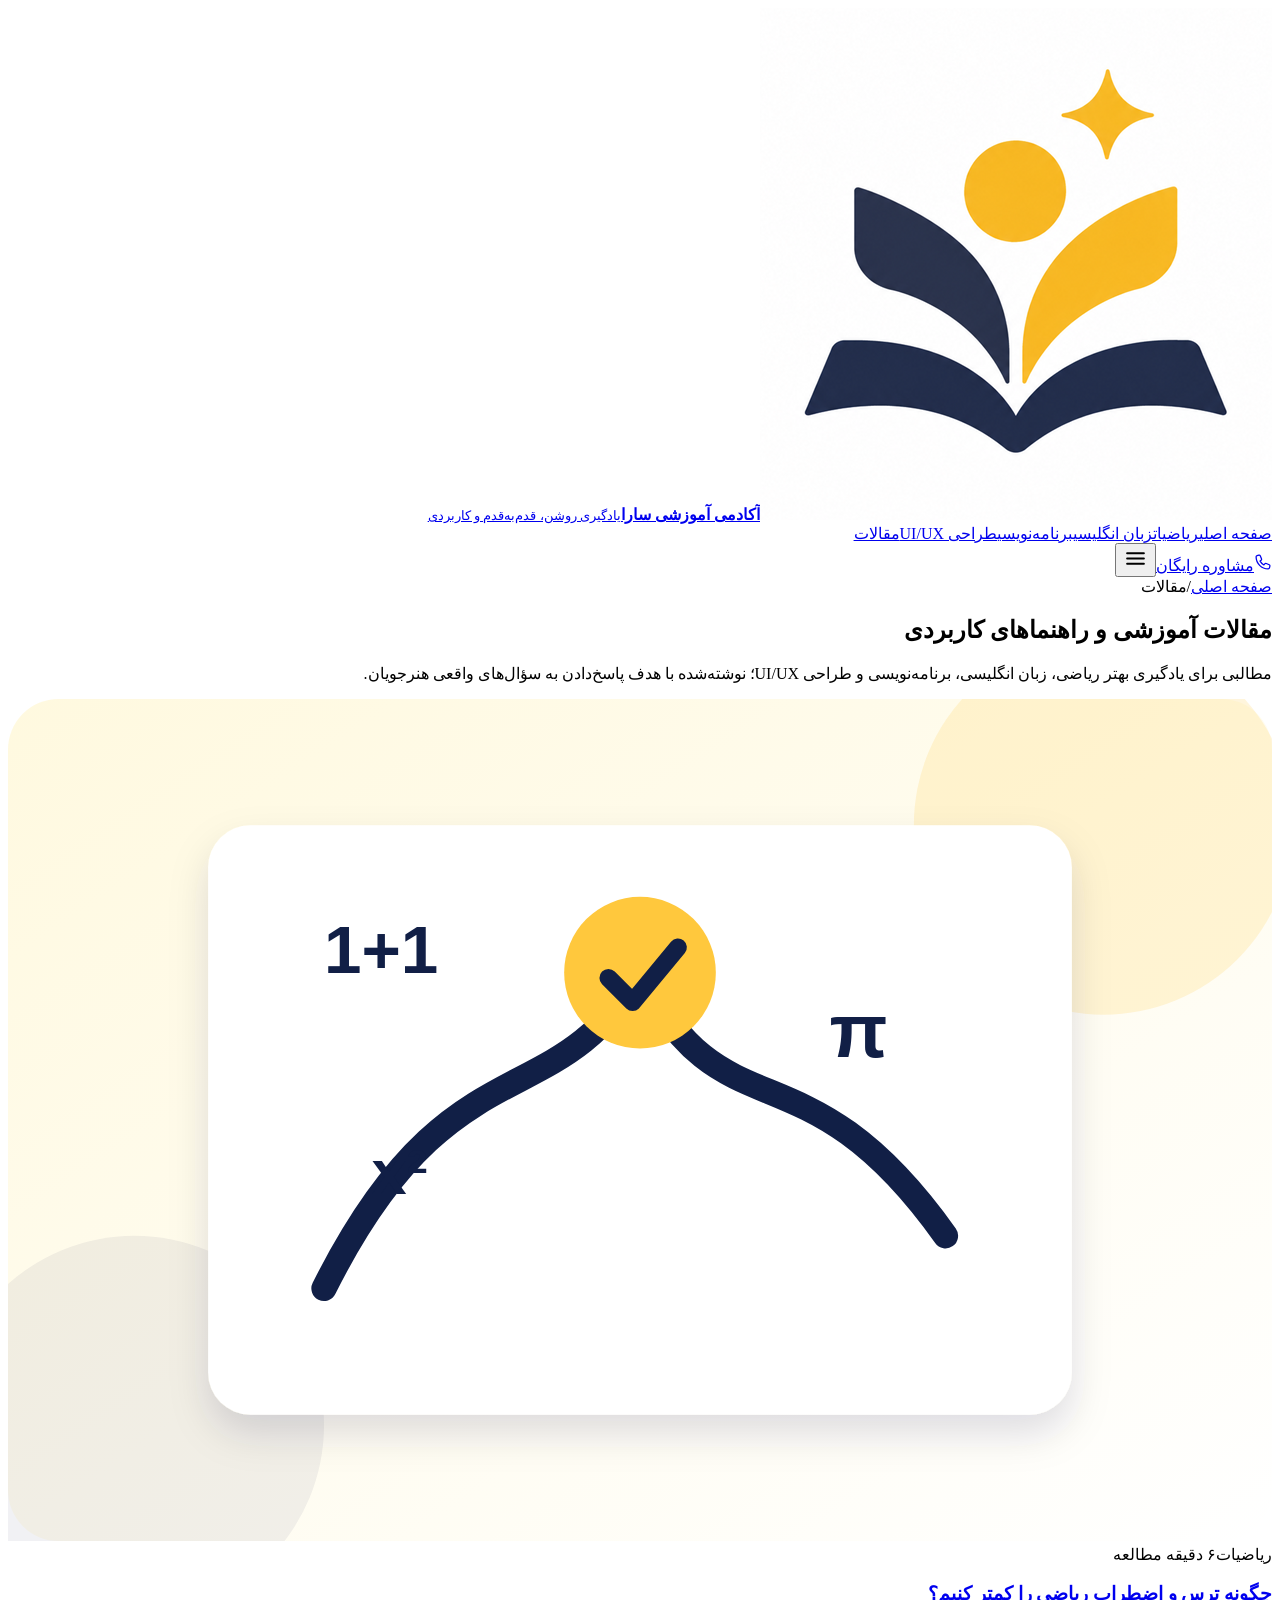
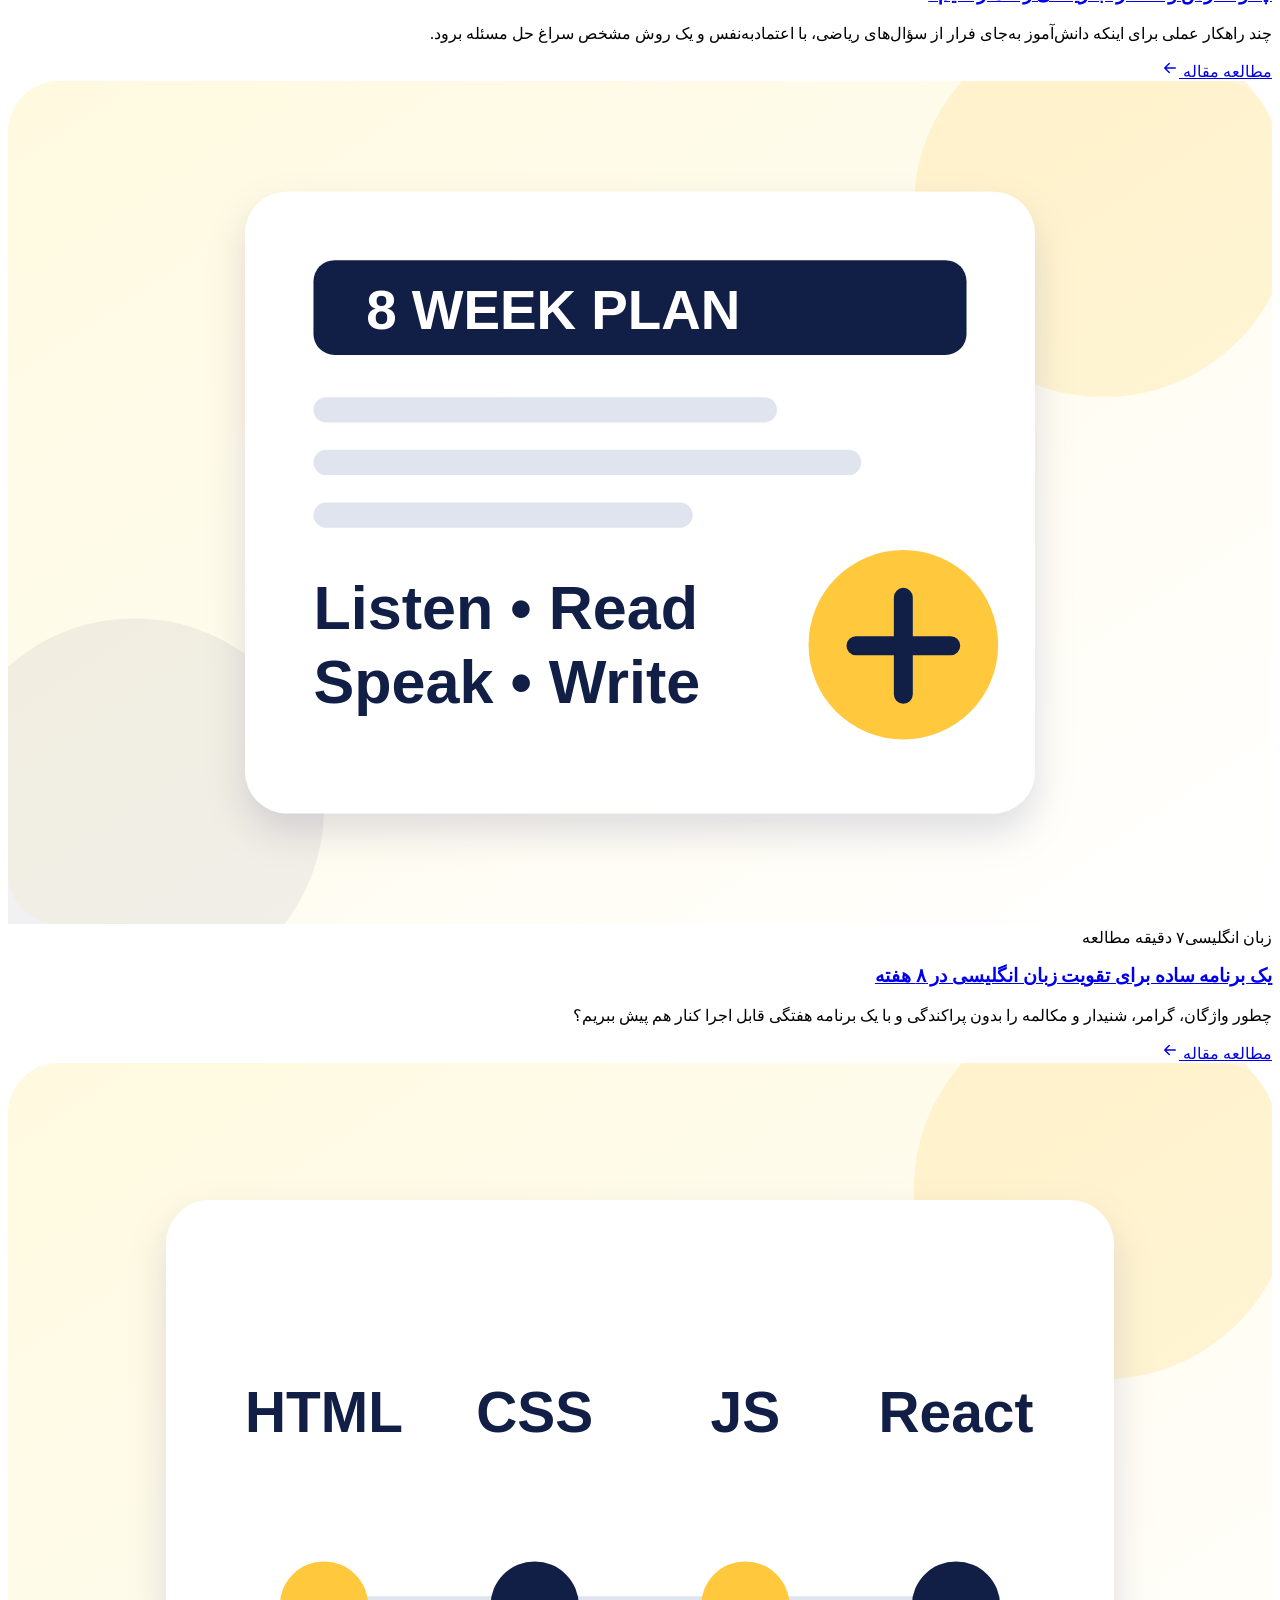
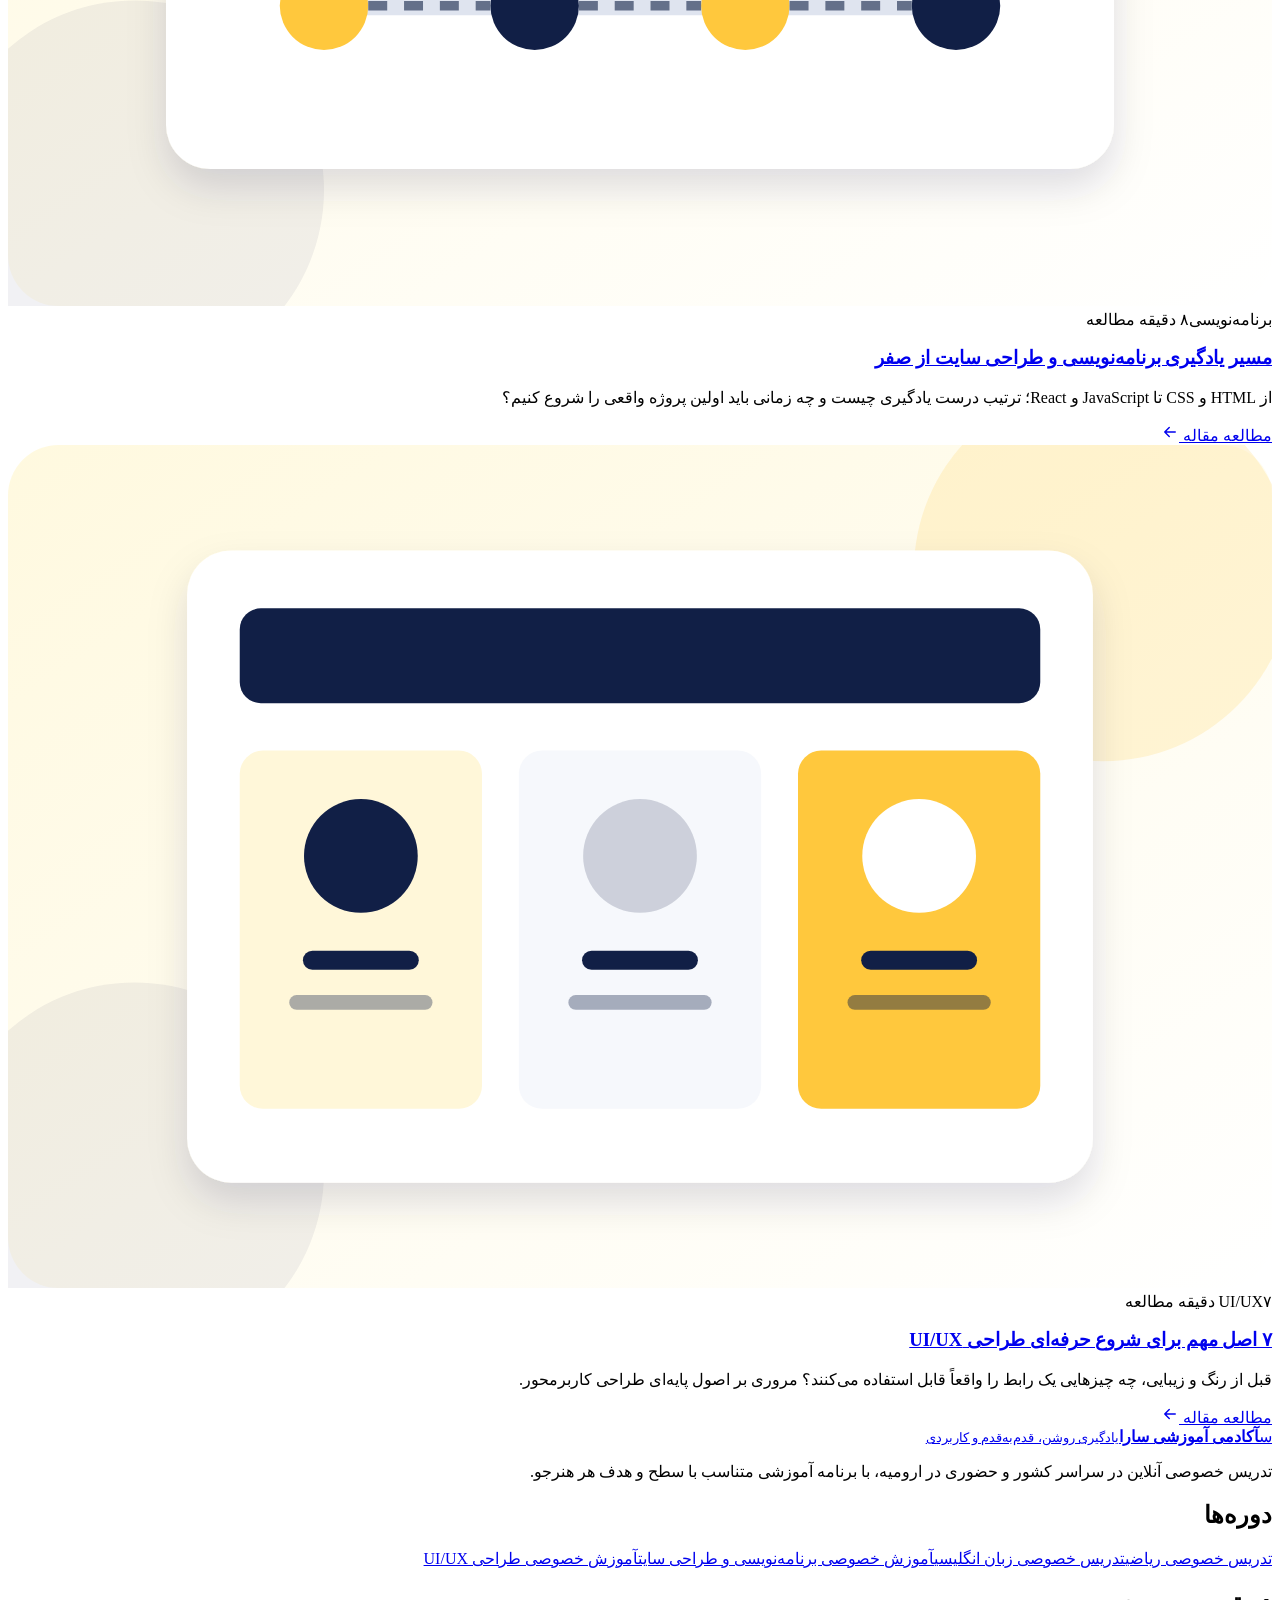
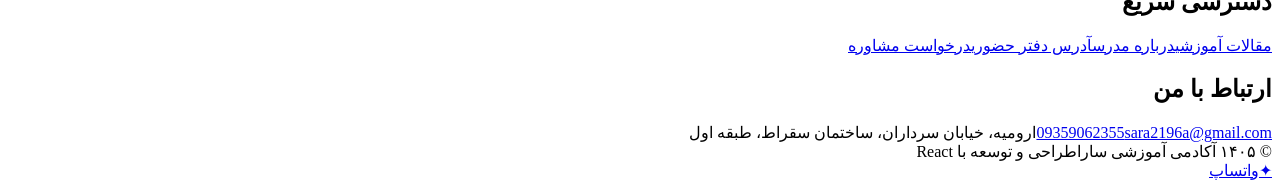
==== commit 7f658d2b: "Add files via upload" ====
--- a/articles/index.html
+++ b/articles/index.html
@@ -5,8 +5,8 @@
     <meta name="viewport" content="width=device-width, initial-scale=1.0" />
     <meta name="theme-color" content="#fffdf4" />
     <!-- <link rel="icon" type="image/svg+xml" href="/favicon.svg" /> -->
-    <link rel="icon" type="image/png" href="/favicon.png">
-    <link rel="apple-touch-icon" href="/favicon.png">
+    <link rel="icon" type="image/png" href="/teaching/favicon.png">
+    <link rel="apple-touch-icon" href="/teaching/favicon.png">
     <title>مقالات آموزشی ریاضی، زبان، برنامه‌نویسی و UI/UX | سارا عباسی</title>
     <meta name="description" content="مقالات کاربردی و رایگان برای یادگیری بهتر ریاضی، زبان انگلیسی، برنامه‌نویسی و طراحی UI/UX." />
     <link rel="canonical" href="https://saraportfolio.ir/articles" />
@@ -19,8 +19,8 @@
     <meta property="og:image" content="https://saraportfolio.ir/og-cover.png" />
     <meta name="twitter:card" content="summary_large_image" />
     <script type="application/ld+json">{"@context":"https://schema.org","@type":"WebPage","name":"مقالات آموزشی ریاضی، زبان، برنامه‌نویسی و UI/UX | سارا عباسی","description":"مقالات کاربردی و رایگان برای یادگیری بهتر ریاضی، زبان انگلیسی، برنامه‌نویسی و طراحی UI/UX.","url":"https://saraportfolio.ir/articles","inLanguage":"fa-IR"}</script>
-    <script type="module" crossorigin src="/assets/index-BPZGplBQ.js"></script>
-    <link rel="stylesheet" crossorigin href="/assets/index-DbzUkxdq.css">
+    <script type="module" crossorigin src="/teaching/assets/index-BPZGplBQ.js"></script>
+    <link rel="stylesheet" crossorigin href="/teaching/assets/index-DbzUkxdq.css">
   </head>
   <body>
     <div id="root" data-ssr="true"><header class="site-header "><div class="container header-inner"><a class="brand" href="/" aria-label="صفحه اصلی آکادمی آموزشی سارا"><span class="brand-mark"><img src="/favicon.png" alt="آکادمی آموزشی سارا"/></span><span class="brand-text"><strong>آکادمی آموزشی سارا</strong><small>یادگیری روشن، قدم‌به‌قدم و کاربردی</small></span></a><nav class="main-nav " aria-label="منوی اصلی"><a class="" href="/">صفحه اصلی</a><a class="" href="/math">ریاضیات</a><a class="" href="/english">زبان انگلیسی</a><a class="" href="/programming">برنامه‌نویسی</a><a class="" href="/ui-ux">طراحی UI/UX</a><a class="is-active" href="/articles">مقالات</a></nav><a class="header-cta" href="tel:+989359062355"><svg width="18" height="18" viewBox="0 0 24 24" fill="none" aria-hidden="true"><path d="M8.3 3.7 10 7.6c.3.7.1 1.5-.5 2l-1.4 1.2a14.7 14.7 0 0 0 5.1 5.1l1.2-1.4c.5-.6 1.3-.8 2-.5l3.9 1.7c.7.3 1.1 1 .9 1.8l-.6 2.4c-.2.8-.9 1.3-1.7 1.3C10 21.2 2.8 14 2.8 5.1c0-.8.5-1.5 1.3-1.7l2.4-.6c.8-.2 1.5.2 1.8.9Z" stroke="currentColor" stroke-width="1.7" stroke-linecap="round" stroke-linejoin="round"></path></svg><span>مشاوره رایگان</span></a><button class="menu-button" type="button" aria-label="باز کردن منو" aria-expanded="false"><svg width="25" height="25" viewBox="0 0 24 24" fill="none" aria-hidden="true"><path d="M4 7h16" stroke="currentColor" stroke-width="2" stroke-linecap="round"></path><path d="M4 12h16" stroke="currentColor" stroke-width="2" stroke-linecap="round"></path><path d="M4 17h16" stroke="currentColor" stroke-width="2" stroke-linecap="round"></path></svg></button></div></header><main><section class="page-hero articles-page-hero"><div class="container articles-hero-inner"><nav class="breadcrumbs" aria-label="مسیر صفحه"><a href="/">صفحه اصلی</a><span>/</span><span>مقالات</span></nav><h1>مقالات آموزشی و راهنماهای کاربردی</h1><p>مطالبی برای یادگیری بهتر ریاضی، زبان انگلیسی، برنامه‌نویسی و طراحی UI/UX؛ نوشته‌شده با هدف پاسخ‌دادن به سؤال‌های واقعی هنرجویان.</p></div></section><section class="section articles-index-section"><div class="container article-grid article-grid--index"><article class="article-card"><a class="article-card-image" href="/articles/math-confidence"><img src="/article-math.svg" alt="تصویر مقاله چگونه ترس و اضطراب ریاضی را کمتر کنیم؟" loading="lazy"/></a><div class="article-card-body"><div class="article-meta"><span>ریاضیات</span><span>۶ دقیقه مطالعه</span></div><h3><a href="/articles/math-confidence">چگونه ترس و اضطراب ریاضی را کمتر کنیم؟</a></h3><p>چند راهکار عملی برای اینکه دانش‌آموز به‌جای فرار از سؤال‌های ریاضی، با اعتمادبه‌نفس و یک روش مشخص سراغ حل مسئله برود.</p><a class="text-link" href="/articles/math-confidence">مطالعه مقاله <svg width="18" height="18" viewBox="0 0 24 24" fill="none" aria-hidden="true"><path d="M19 12H5M11 18l-6-6 6-6" stroke="currentColor" stroke-width="1.9" stroke-linecap="round" stroke-linejoin="round"></path></svg></a></div></article><article class="article-card"><a class="article-card-image" href="/articles/english-learning-plan"><img src="/article-english.svg" alt="تصویر مقاله یک برنامه ساده برای تقویت زبان انگلیسی در ۸ هفته" loading="lazy"/></a><div class="article-card-body"><div class="article-meta"><span>زبان انگلیسی</span><span>۷ دقیقه مطالعه</span></div><h3><a href="/articles/english-learning-plan">یک برنامه ساده برای تقویت زبان انگلیسی در ۸ هفته</a></h3><p>چطور واژگان، گرامر، شنیدار و مکالمه را بدون پراکندگی و با یک برنامه هفتگی قابل اجرا کنار هم پیش ببریم؟</p><a class="text-link" href="/articles/english-learning-plan">مطالعه مقاله <svg width="18" height="18" viewBox="0 0 24 24" fill="none" aria-hidden="true"><path d="M19 12H5M11 18l-6-6 6-6" stroke="currentColor" stroke-width="1.9" stroke-linecap="round" stroke-linejoin="round"></path></svg></a></div></article><article class="article-card"><a class="article-card-image" href="/articles/programming-roadmap"><img src="/article-programming.svg" alt="تصویر مقاله مسیر یادگیری برنامه‌نویسی و طراحی سایت از صفر" loading="lazy"/></a><div class="article-card-body"><div class="article-meta"><span>برنامه‌نویسی</span><span>۸ دقیقه مطالعه</span></div><h3><a href="/articles/programming-roadmap">مسیر یادگیری برنامه‌نویسی و طراحی سایت از صفر</a></h3><p>از HTML و CSS تا JavaScript و React؛ ترتیب درست یادگیری چیست و چه زمانی باید اولین پروژه واقعی را شروع کنیم؟</p><a class="text-link" href="/articles/programming-roadmap">مطالعه مقاله <svg width="18" height="18" viewBox="0 0 24 24" fill="none" aria-hidden="true"><path d="M19 12H5M11 18l-6-6 6-6" stroke="currentColor" stroke-width="1.9" stroke-linecap="round" stroke-linejoin="round"></path></svg></a></div></article><article class="article-card"><a class="article-card-image" href="/articles/ui-ux-principles"><img src="/article-uiux.svg" alt="تصویر مقاله ۷ اصل مهم برای شروع حرفه‌ای طراحی UI/UX" loading="lazy"/></a><div class="article-card-body"><div class="article-meta"><span>UI/UX</span><span>۷ دقیقه مطالعه</span></div><h3><a href="/articles/ui-ux-principles">۷ اصل مهم برای شروع حرفه‌ای طراحی UI/UX</a></h3><p>قبل از رنگ و زیبایی، چه چیزهایی یک رابط را واقعاً قابل استفاده می‌کنند؟ مروری بر اصول پایه‌ای طراحی کاربرمحور.</p><a class="text-link" href="/articles/ui-ux-principles">مطالعه مقاله <svg width="18" height="18" viewBox="0 0 24 24" fill="none" aria-hidden="true"><path d="M19 12H5M11 18l-6-6 6-6" stroke="currentColor" stroke-width="1.9" stroke-linecap="round" stroke-linejoin="round"></path></svg></a></div></article></div></section></main><footer class="site-footer"><div class="container footer-grid"><div class="footer-brand"><a class="brand brand--footer" href="/"><span class="brand-mark" aria-hidden="true"><span>س</span></span><span class="brand-text"><strong>آکادمی آموزشی سارا</strong><small>یادگیری روشن، قدم‌به‌قدم و کاربردی</small></span></a><p>تدریس خصوصی آنلاین در سراسر کشور و حضوری در ارومیه، با برنامه آموزشی متناسب با سطح و هدف هر هنرجو.</p></div><div><h2>دوره‌ها</h2><div class="footer-links"><a href="/math">تدریس خصوصی ریاضی</a><a href="/english">تدریس خصوصی زبان انگلیسی</a><a href="/programming">آموزش خصوصی برنامه‌نویسی و طراحی سایت</a><a href="/ui-ux">آموزش خصوصی طراحی UI/UX</a></div></div><div><h2>دسترسی سریع</h2><div class="footer-links"><a href="/articles">مقالات آموزشی</a><a href="/#about">درباره مدرس</a><a href="/#location">آدرس دفتر حضوری</a><a href="/#contact">درخواست مشاوره</a></div></div><div><h2>ارتباط با من</h2><div class="footer-links footer-contact-links"><a href="tel:+989359062355">09359062355</a><a href="mailto:sara2196a@gmail.com">sara2196a@gmail.com</a><span>ارومیه، خیابان سرداران، ساختمان سقراط، طبقه اول</span></div></div></div><div class="container footer-bottom"><span>© ۱۴۰۵ آکادمی آموزشی سارا</span><span>طراحی و توسعه با React</span></div></footer><a class="floating-whatsapp" href="https://wa.me/989359062355" target="_blank" rel="noreferrer" aria-label="ارسال پیام در واتساپ"><span aria-hidden="true">✦</span><span>واتساپ</span></a></div>
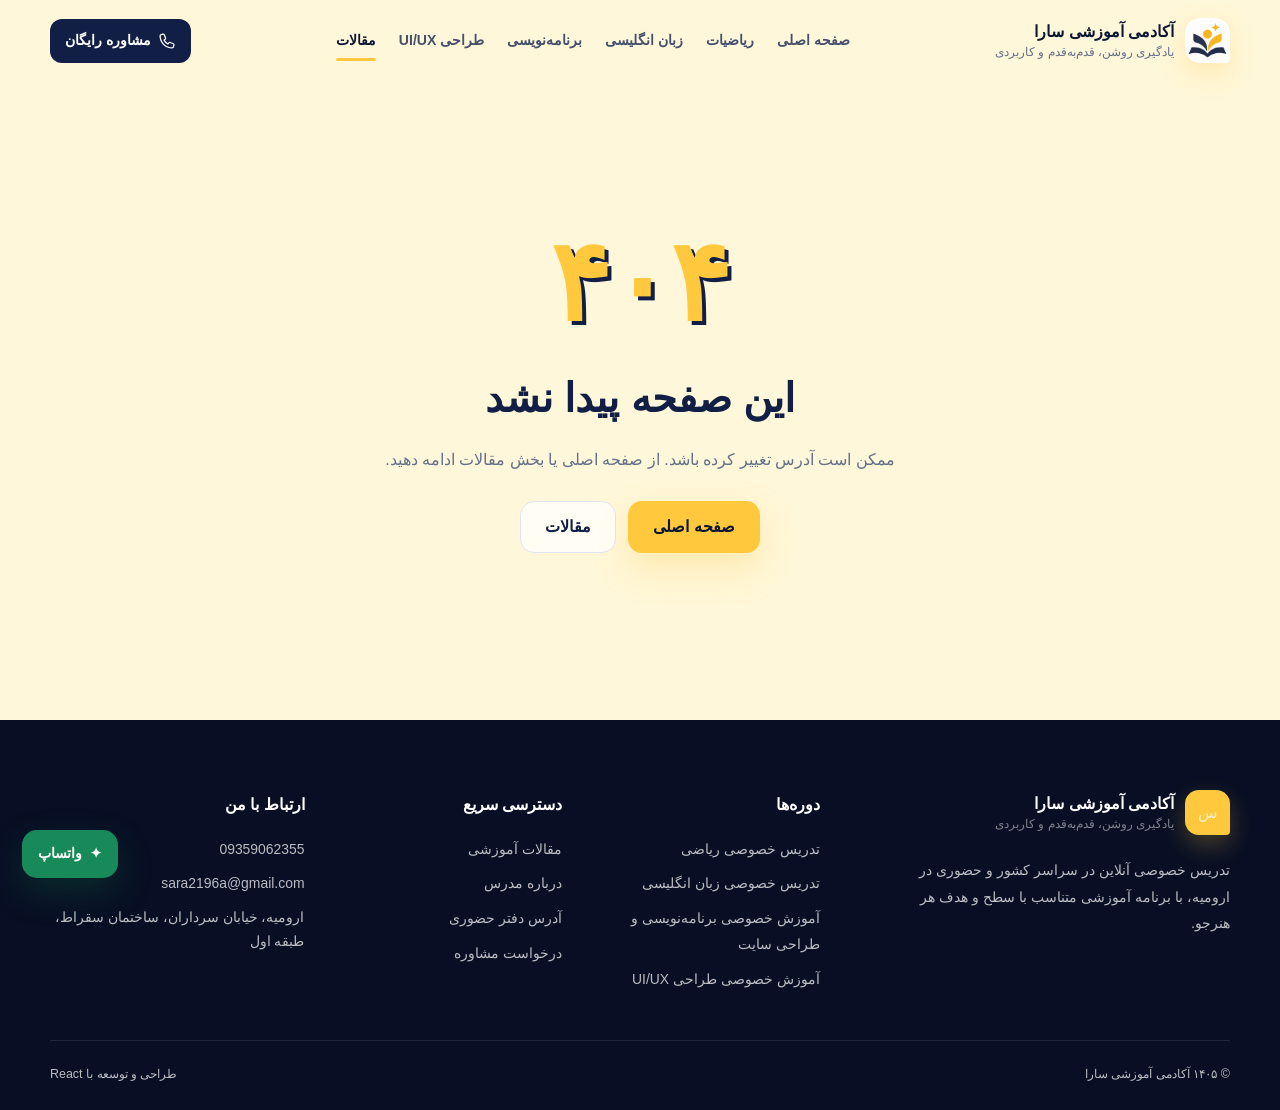
==== commit d3a2d9e7: "Add files via upload" ====
--- a/articles/index.html
+++ b/articles/index.html
@@ -5,8 +5,8 @@
     <meta name="viewport" content="width=device-width, initial-scale=1.0" />
     <meta name="theme-color" content="#fffdf4" />
     <!-- <link rel="icon" type="image/svg+xml" href="/favicon.svg" /> -->
-    <link rel="icon" type="image/png" href="/teaching/favicon.png">
-    <link rel="apple-touch-icon" href="/teaching/favicon.png">
+    <link rel="icon" type="image/png" href="/favicon.png">
+    <link rel="apple-touch-icon" href="/favicon.png">
     <title>مقالات آموزشی ریاضی، زبان، برنامه‌نویسی و UI/UX | سارا عباسی</title>
     <meta name="description" content="مقالات کاربردی و رایگان برای یادگیری بهتر ریاضی، زبان انگلیسی، برنامه‌نویسی و طراحی UI/UX." />
     <link rel="canonical" href="https://saraportfolio.ir/articles" />
@@ -19,8 +19,8 @@
     <meta property="og:image" content="https://saraportfolio.ir/og-cover.png" />
     <meta name="twitter:card" content="summary_large_image" />
     <script type="application/ld+json">{"@context":"https://schema.org","@type":"WebPage","name":"مقالات آموزشی ریاضی، زبان، برنامه‌نویسی و UI/UX | سارا عباسی","description":"مقالات کاربردی و رایگان برای یادگیری بهتر ریاضی، زبان انگلیسی، برنامه‌نویسی و طراحی UI/UX.","url":"https://saraportfolio.ir/articles","inLanguage":"fa-IR"}</script>
-    <script type="module" crossorigin src="/teaching/assets/index-BPZGplBQ.js"></script>
-    <link rel="stylesheet" crossorigin href="/teaching/assets/index-DbzUkxdq.css">
+    <script type="module" crossorigin src="/assets/index-BPZGplBQ.js"></script>
+    <link rel="stylesheet" crossorigin href="/assets/index-DbzUkxdq.css">
   </head>
   <body>
     <div id="root" data-ssr="true"><header class="site-header "><div class="container header-inner"><a class="brand" href="/" aria-label="صفحه اصلی آکادمی آموزشی سارا"><span class="brand-mark"><img src="/favicon.png" alt="آکادمی آموزشی سارا"/></span><span class="brand-text"><strong>آکادمی آموزشی سارا</strong><small>یادگیری روشن، قدم‌به‌قدم و کاربردی</small></span></a><nav class="main-nav " aria-label="منوی اصلی"><a class="" href="/">صفحه اصلی</a><a class="" href="/math">ریاضیات</a><a class="" href="/english">زبان انگلیسی</a><a class="" href="/programming">برنامه‌نویسی</a><a class="" href="/ui-ux">طراحی UI/UX</a><a class="is-active" href="/articles">مقالات</a></nav><a class="header-cta" href="tel:+989359062355"><svg width="18" height="18" viewBox="0 0 24 24" fill="none" aria-hidden="true"><path d="M8.3 3.7 10 7.6c.3.7.1 1.5-.5 2l-1.4 1.2a14.7 14.7 0 0 0 5.1 5.1l1.2-1.4c.5-.6 1.3-.8 2-.5l3.9 1.7c.7.3 1.1 1 .9 1.8l-.6 2.4c-.2.8-.9 1.3-1.7 1.3C10 21.2 2.8 14 2.8 5.1c0-.8.5-1.5 1.3-1.7l2.4-.6c.8-.2 1.5.2 1.8.9Z" stroke="currentColor" stroke-width="1.7" stroke-linecap="round" stroke-linejoin="round"></path></svg><span>مشاوره رایگان</span></a><button class="menu-button" type="button" aria-label="باز کردن منو" aria-expanded="false"><svg width="25" height="25" viewBox="0 0 24 24" fill="none" aria-hidden="true"><path d="M4 7h16" stroke="currentColor" stroke-width="2" stroke-linecap="round"></path><path d="M4 12h16" stroke="currentColor" stroke-width="2" stroke-linecap="round"></path><path d="M4 17h16" stroke="currentColor" stroke-width="2" stroke-linecap="round"></path></svg></button></div></header><main><section class="page-hero articles-page-hero"><div class="container articles-hero-inner"><nav class="breadcrumbs" aria-label="مسیر صفحه"><a href="/">صفحه اصلی</a><span>/</span><span>مقالات</span></nav><h1>مقالات آموزشی و راهنماهای کاربردی</h1><p>مطالبی برای یادگیری بهتر ریاضی، زبان انگلیسی، برنامه‌نویسی و طراحی UI/UX؛ نوشته‌شده با هدف پاسخ‌دادن به سؤال‌های واقعی هنرجویان.</p></div></section><section class="section articles-index-section"><div class="container article-grid article-grid--index"><article class="article-card"><a class="article-card-image" href="/articles/math-confidence"><img src="/article-math.svg" alt="تصویر مقاله چگونه ترس و اضطراب ریاضی را کمتر کنیم؟" loading="lazy"/></a><div class="article-card-body"><div class="article-meta"><span>ریاضیات</span><span>۶ دقیقه مطالعه</span></div><h3><a href="/articles/math-confidence">چگونه ترس و اضطراب ریاضی را کمتر کنیم؟</a></h3><p>چند راهکار عملی برای اینکه دانش‌آموز به‌جای فرار از سؤال‌های ریاضی، با اعتمادبه‌نفس و یک روش مشخص سراغ حل مسئله برود.</p><a class="text-link" href="/articles/math-confidence">مطالعه مقاله <svg width="18" height="18" viewBox="0 0 24 24" fill="none" aria-hidden="true"><path d="M19 12H5M11 18l-6-6 6-6" stroke="currentColor" stroke-width="1.9" stroke-linecap="round" stroke-linejoin="round"></path></svg></a></div></article><article class="article-card"><a class="article-card-image" href="/articles/english-learning-plan"><img src="/article-english.svg" alt="تصویر مقاله یک برنامه ساده برای تقویت زبان انگلیسی در ۸ هفته" loading="lazy"/></a><div class="article-card-body"><div class="article-meta"><span>زبان انگلیسی</span><span>۷ دقیقه مطالعه</span></div><h3><a href="/articles/english-learning-plan">یک برنامه ساده برای تقویت زبان انگلیسی در ۸ هفته</a></h3><p>چطور واژگان، گرامر، شنیدار و مکالمه را بدون پراکندگی و با یک برنامه هفتگی قابل اجرا کنار هم پیش ببریم؟</p><a class="text-link" href="/articles/english-learning-plan">مطالعه مقاله <svg width="18" height="18" viewBox="0 0 24 24" fill="none" aria-hidden="true"><path d="M19 12H5M11 18l-6-6 6-6" stroke="currentColor" stroke-width="1.9" stroke-linecap="round" stroke-linejoin="round"></path></svg></a></div></article><article class="article-card"><a class="article-card-image" href="/articles/programming-roadmap"><img src="/article-programming.svg" alt="تصویر مقاله مسیر یادگیری برنامه‌نویسی و طراحی سایت از صفر" loading="lazy"/></a><div class="article-card-body"><div class="article-meta"><span>برنامه‌نویسی</span><span>۸ دقیقه مطالعه</span></div><h3><a href="/articles/programming-roadmap">مسیر یادگیری برنامه‌نویسی و طراحی سایت از صفر</a></h3><p>از HTML و CSS تا JavaScript و React؛ ترتیب درست یادگیری چیست و چه زمانی باید اولین پروژه واقعی را شروع کنیم؟</p><a class="text-link" href="/articles/programming-roadmap">مطالعه مقاله <svg width="18" height="18" viewBox="0 0 24 24" fill="none" aria-hidden="true"><path d="M19 12H5M11 18l-6-6 6-6" stroke="currentColor" stroke-width="1.9" stroke-linecap="round" stroke-linejoin="round"></path></svg></a></div></article><article class="article-card"><a class="article-card-image" href="/articles/ui-ux-principles"><img src="/article-uiux.svg" alt="تصویر مقاله ۷ اصل مهم برای شروع حرفه‌ای طراحی UI/UX" loading="lazy"/></a><div class="article-card-body"><div class="article-meta"><span>UI/UX</span><span>۷ دقیقه مطالعه</span></div><h3><a href="/articles/ui-ux-principles">۷ اصل مهم برای شروع حرفه‌ای طراحی UI/UX</a></h3><p>قبل از رنگ و زیبایی، چه چیزهایی یک رابط را واقعاً قابل استفاده می‌کنند؟ مروری بر اصول پایه‌ای طراحی کاربرمحور.</p><a class="text-link" href="/articles/ui-ux-principles">مطالعه مقاله <svg width="18" height="18" viewBox="0 0 24 24" fill="none" aria-hidden="true"><path d="M19 12H5M11 18l-6-6 6-6" stroke="currentColor" stroke-width="1.9" stroke-linecap="round" stroke-linejoin="round"></path></svg></a></div></article></div></section></main><footer class="site-footer"><div class="container footer-grid"><div class="footer-brand"><a class="brand brand--footer" href="/"><span class="brand-mark" aria-hidden="true"><span>س</span></span><span class="brand-text"><strong>آکادمی آموزشی سارا</strong><small>یادگیری روشن، قدم‌به‌قدم و کاربردی</small></span></a><p>تدریس خصوصی آنلاین در سراسر کشور و حضوری در ارومیه، با برنامه آموزشی متناسب با سطح و هدف هر هنرجو.</p></div><div><h2>دوره‌ها</h2><div class="footer-links"><a href="/math">تدریس خصوصی ریاضی</a><a href="/english">تدریس خصوصی زبان انگلیسی</a><a href="/programming">آموزش خصوصی برنامه‌نویسی و طراحی سایت</a><a href="/ui-ux">آموزش خصوصی طراحی UI/UX</a></div></div><div><h2>دسترسی سریع</h2><div class="footer-links"><a href="/articles">مقالات آموزشی</a><a href="/#about">درباره مدرس</a><a href="/#location">آدرس دفتر حضوری</a><a href="/#contact">درخواست مشاوره</a></div></div><div><h2>ارتباط با من</h2><div class="footer-links footer-contact-links"><a href="tel:+989359062355">09359062355</a><a href="mailto:sara2196a@gmail.com">sara2196a@gmail.com</a><span>ارومیه، خیابان سرداران، ساختمان سقراط، طبقه اول</span></div></div></div><div class="container footer-bottom"><span>© ۱۴۰۵ آکادمی آموزشی سارا</span><span>طراحی و توسعه با React</span></div></footer><a class="floating-whatsapp" href="https://wa.me/989359062355" target="_blank" rel="noreferrer" aria-label="ارسال پیام در واتساپ"><span aria-hidden="true">✦</span><span>واتساپ</span></a></div>
--- a/assets/index-DbzUkxdq.css
+++ b/assets/index-DbzUkxdq.css
@@ -0,0 +1 @@
+:root{--navy-950: #0b1633;--navy-900: #111f46;--navy-800: #1b2d5f;--navy-700: #294274;--yellow-500: #ffc83d;--yellow-400: #ffd75f;--yellow-200: #ffedb2;--yellow-100: #fff7d9;--cream: #fffdf6;--white: #ffffff;--surface: #f6f8fc;--text: #16213d;--muted: #64708a;--border: #dfe4ef;--success: #2f8f62;--shadow-sm: 0 10px 30px rgba(17, 31, 70, .08);--shadow-md: 0 24px 70px rgba(17, 31, 70, .14);--radius-sm: 14px;--radius-md: 22px;--radius-lg: 34px;--container: 1180px;--header-height: 82px}*{box-sizing:border-box}html{scroll-behavior:smooth;scroll-padding-top:calc(var(--header-height) + 18px)}body{margin:0;min-width:320px;color:var(--text);background:var(--white);font-family:Vazirmatn,IRANSansX,Tahoma,Arial,sans-serif;line-height:1.85;-webkit-font-smoothing:antialiased}body::selection{color:var(--navy-950);background:var(--yellow-400)}a{color:inherit;text-decoration:none}img{display:block;max-width:100%}button,input,select,textarea{font:inherit}button{color:inherit}h1,h2,h3,p,blockquote{margin-top:0}ul{margin:0;padding:0;list-style:none}iframe{border:0}.container{width:min(calc(100% - 40px),var(--container));margin-inline:auto}.section{padding:108px 0}.section-shell{position:relative;overflow:hidden}.button{min-height:52px;display:inline-flex;align-items:center;justify-content:center;gap:9px;padding:12px 24px;border:1px solid transparent;border-radius:14px;cursor:pointer;font-weight:800;line-height:1.2;transition:transform .18s ease,box-shadow .18s ease,background-color .18s ease,border-color .18s ease}.button:hover{transform:translateY(-2px)}.button:focus-visible,.menu-button:focus-visible,.faq-item button:focus-visible,input:focus-visible,select:focus-visible,textarea:focus-visible{outline:3px solid rgba(255,200,61,.55);outline-offset:3px}.button--yellow{color:var(--navy-950);background:var(--yellow-500);box-shadow:0 15px 35px #ffc83d47}.button--yellow:hover{background:var(--yellow-400);box-shadow:0 18px 42px #ffc83d61}.button--navy{color:var(--white);background:var(--navy-900);box-shadow:0 15px 35px #111f4638}.button--navy:hover{background:var(--navy-800)}.button--outline{color:var(--navy-900);border-color:var(--border);background:#ffffffb8}.button--outline:hover{border-color:var(--navy-700);background:var(--white)}.button--full{width:100%}.text-link{display:inline-flex;align-items:center;gap:8px;color:var(--navy-900);font-weight:900}.text-link:hover{color:var(--navy-700)}.section-heading{max-width:720px;margin:0 auto 58px;text-align:center}.section-heading--right{margin-right:0;text-align:right}.section-heading h2,.about-copy h2,.faq-copy h2,.location-copy h2,.contact-copy h2,.service-intro-grid h2,.included-copy h2{margin-bottom:16px;color:var(--navy-900);font-size:clamp(2rem,4vw,3.05rem);font-weight:900;letter-spacing:-.04em;line-height:1.4}.section-heading p,.faq-copy p,.location-copy>p,.service-intro-grid p,.included-copy>p{color:var(--muted);font-size:1.05rem}.section-eyebrow{display:inline-block;margin-bottom:10px;color:#9b6a00;font-size:.92rem;font-weight:900;letter-spacing:.02em}.section-eyebrow--light{color:var(--yellow-400)}.section-heading-row{display:flex;align-items:flex-end;justify-content:space-between;gap:30px;margin-bottom:52px}.section-heading-row .section-heading{margin-bottom:0}.site-header{position:fixed;z-index:100;inset:0 0 auto;height:var(--header-height);display:flex;align-items:center;border-bottom:1px solid transparent;transition:background-color .18s ease,box-shadow .18s ease,border-color .18s ease}.site-header.is-scrolled{border-color:#dfe4efe6;background:#ffffffed;box-shadow:0 8px 30px #111f4612;-webkit-backdrop-filter:blur(14px);backdrop-filter:blur(14px)}.header-inner{height:100%;display:flex;align-items:center;justify-content:space-between;gap:22px}.brand{display:inline-flex;align-items:center;gap:11px;flex-shrink:0}.brand-mark{width:45px;height:45px;display:flex;align-items:center;justify-content:center;overflow:hidden;border-radius:14px 14px 4px;background:var(--yellow-500);box-shadow:0 10px 24px #ffc83d40}.brand-mark img{width:100%;height:100%;object-fit:contain}.brand-text{display:grid;line-height:1.45}.brand-text strong{color:var(--navy-950);font-size:.98rem}.brand-text small{color:var(--muted);font-size:.72rem}.main-nav{display:flex;align-items:center;gap:3px}.main-nav a{position:relative;padding:10px;color:#44506c;font-size:.88rem;font-weight:700}.main-nav a:after{content:"";position:absolute;right:10px;bottom:3px;width:0;height:3px;border-radius:20px;background:var(--yellow-500);transition:width .18s ease}.main-nav a:hover,.main-nav a.is-active{color:var(--navy-950)}.main-nav a:hover:after,.main-nav a.is-active:after{width:calc(100% - 20px)}.header-cta{min-height:44px;display:inline-flex;align-items:center;gap:7px;padding:8px 15px;border-radius:12px;color:var(--white);background:var(--navy-900);font-size:.85rem;font-weight:800}.menu-button{display:none;width:44px;height:44px;place-items:center;padding:0;border:1px solid var(--border);border-radius:12px;background:var(--white);cursor:pointer}.hero{padding:150px 0 90px;color:var(--navy-950);background:linear-gradient(135deg,#fffdf3,#fff8d9 55%,#fff)}.hero:before{content:"";position:absolute;top:70px;left:-140px;width:430px;height:430px;border:1px solid rgba(17,31,70,.07);border-radius:50%}.hero:after{content:"";position:absolute;right:-80px;bottom:-180px;width:390px;height:390px;border-radius:80px;background:#ffc83d21;transform:rotate(28deg)}.hero-grid{position:relative;z-index:2;display:grid;grid-template-columns:1.04fr .96fr;align-items:center;gap:72px}.hero-copy h1{max-width:670px;margin-bottom:24px;color:var(--navy-950);font-size:clamp(2.7rem,5.5vw,5rem);font-weight:950;letter-spacing:-.055em;line-height:1.25}.hero-copy>p{max-width:650px;margin-bottom:32px;color:#4f5d77;font-size:clamp(1.05rem,2vw,1.28rem)}.hero-copy>p strong{color:var(--navy-900)}.hero-actions{display:flex;flex-wrap:wrap;gap:13px}.hero-mini-points{display:flex;flex-wrap:wrap;gap:20px;margin-top:28px;color:#46536e;font-size:.92rem;font-weight:700}.hero-mini-points span{display:inline-flex;align-items:center;gap:6px}.hero-mini-points svg{color:var(--success)}.hero-visual{position:relative;min-height:520px;display:grid;place-items:center}.portrait-frame{position:relative;width:min(100%,440px);height:520px;overflow:hidden;border:12px solid rgba(255,255,255,.9);border-radius:80px 24px;background:var(--navy-950);box-shadow:var(--shadow-md)}.portrait-frame:after{content:"";position:absolute;top:0;right:0;bottom:0;left:0;background:linear-gradient(180deg,transparent 52%,rgba(11,22,51,.88));pointer-events:none}.portrait-frame img{width:100%;height:100%;object-fit:cover;object-position:center top}.portrait-caption{position:absolute;z-index:2;right:30px;left:30px;bottom:27px;display:grid;color:var(--white)}.portrait-caption strong{font-size:1.45rem;font-weight:900}.portrait-caption span{color:#ffffffc2;font-size:.9rem}.portrait-dots{position:absolute;z-index:2;top:23px;left:24px;width:64px;height:64px;opacity:.75;background-image:radial-gradient(var(--yellow-500) 2px,transparent 2px);background-size:12px 12px}.hero-note{position:absolute;z-index:4;min-width:155px;display:flex;align-items:center;gap:10px;padding:14px 17px;border:1px solid rgba(255,255,255,.7);border-radius:16px;background:#ffffffe8;box-shadow:var(--shadow-sm);-webkit-backdrop-filter:blur(10px);backdrop-filter:blur(10px)}.hero-note span{display:block;color:var(--muted);font-size:.75rem}.hero-note strong{color:var(--navy-950);font-size:.94rem}.hero-note--top{top:56px;right:-24px;display:grid}.hero-note--bottom{left:-35px;bottom:55px}.hero-note--bottom svg{color:#9b6a00}.hero-wave{position:absolute;right:0;bottom:-1px;left:0;height:32px;background:var(--white);clip-path:polygon(0 58%,12% 34%,25% 60%,40% 25%,55% 57%,71% 27%,86% 55%,100% 30%,100% 100%,0 100%)}.stats-strip{position:relative;z-index:4;padding:28px 0;border-bottom:1px solid var(--border);background:var(--white)}.stats-grid{display:grid;grid-template-columns:repeat(4,1fr)}.stat-item{display:grid;gap:2px;padding:4px 24px;border-left:1px solid var(--border);text-align:center}.stat-item:last-child{border-left:0}.stat-item strong{color:var(--navy-900);font-size:1.18rem;font-weight:900}.stat-item span{color:var(--muted);font-size:.84rem}.service-grid{display:grid;grid-template-columns:repeat(4,1fr);gap:22px}.service-card{position:relative;overflow:hidden;border:1px solid var(--border);border-radius:var(--radius-md);background:var(--white);box-shadow:var(--shadow-sm);transition:transform .18s ease,box-shadow .18s ease,border-color .18s ease}.service-card:hover{transform:translateY(-6px);border-color:#cbd3e2;box-shadow:var(--shadow-md)}.service-number{position:absolute;z-index:3;top:16px;right:16px;width:42px;height:42px;display:grid;place-items:center;border-radius:12px;color:var(--navy-950);background:var(--yellow-500);font-size:.85rem;font-weight:900}.service-image{height:220px;display:block;padding:16px;background:linear-gradient(180deg,var(--yellow-100),#fff)}.service-image img{width:100%;height:100%;object-fit:contain}.service-card-body{padding:24px 22px 25px}.service-card h3{margin-bottom:10px;color:var(--navy-900);font-size:1.2rem;line-height:1.5}.service-card p{min-height:118px;margin-bottom:18px;color:var(--muted);font-size:.92rem}.about-section{background:var(--surface)}.about-grid{display:grid;grid-template-columns:.82fr 1.18fr;align-items:center;gap:92px}.about-image-wrap{position:relative;min-height:560px}.about-image-wrap:before{content:"";position:absolute;right:-20px;bottom:20px;width:78%;height:78%;border-radius:34px;background:var(--yellow-500)}.about-image-card{position:absolute;top:0;right:52px;bottom:70px;left:0;overflow:hidden;border:10px solid var(--white);border-radius:36px 36px 120px;background:var(--navy-950);box-shadow:var(--shadow-md)}.about-image-card img{width:100%;height:100%;object-fit:cover;object-position:center top}.experience-card{position:absolute;z-index:2;right:-10px;bottom:0;width:230px;padding:21px 23px;border-radius:18px;color:var(--white);background:var(--navy-900);box-shadow:var(--shadow-md)}.experience-card strong{display:block;margin-bottom:5px;color:var(--yellow-400);font-size:1.7rem}.experience-card span{font-size:.83rem;line-height:1.7}.about-copy>p{color:var(--muted);font-size:1.04rem}.about-resume{padding:18px 20px;border-right:4px solid var(--yellow-500);background:var(--white)}.check-grid{display:grid;grid-template-columns:repeat(2,1fr);gap:13px 20px;margin:26px 0 30px}.check-grid span{display:flex;align-items:flex-start;gap:8px;color:#37445f;font-weight:700}.check-grid svg{flex:0 0 auto;margin-top:5px;color:var(--success)}.process-section{background:var(--navy-950)}.process-section .section-heading h2{color:var(--white)}.process-section .section-heading p{color:#ffffffa8}.process-section .section-eyebrow{color:var(--yellow-400)}.process-grid{display:grid;grid-template-columns:repeat(4,1fr);gap:18px}.process-item{min-height:250px;padding:30px 26px;border:1px solid rgba(255,255,255,.12);border-radius:20px;color:var(--white);background:#ffffff0b}.process-item>span{display:inline-grid;width:48px;height:48px;place-items:center;margin-bottom:32px;border-radius:14px;color:var(--navy-950);background:var(--yellow-500);font-weight:900}.process-item h3{margin-bottom:10px;font-size:1.1rem}.process-item p{margin-bottom:0;color:#ffffffa3;font-size:.9rem}.articles-section{background:var(--cream)}.article-grid{display:grid;grid-template-columns:repeat(3,1fr);gap:24px}.article-grid--index{grid-template-columns:repeat(2,1fr)}.article-card{overflow:hidden;border:1px solid var(--border);border-radius:var(--radius-md);background:var(--white);box-shadow:var(--shadow-sm);transition:transform .18s ease,box-shadow .18s ease}.article-card:hover{transform:translateY(-5px);box-shadow:var(--shadow-md)}.article-card-image{height:250px;display:block;overflow:hidden;background:var(--yellow-100)}.article-card-image img{width:100%;height:100%;object-fit:cover;transition:transform .32s ease}.article-card:hover .article-card-image img{transform:scale(1.025)}.article-card-body{padding:25px 24px 27px}.article-meta{display:flex;flex-wrap:wrap;align-items:center;gap:8px 14px;margin-bottom:12px;color:#7a6380;font-size:.79rem;font-weight:800}.article-meta span:first-child{padding:4px 10px;border-radius:20px;color:#735100;background:var(--yellow-100)}.article-card h3{margin-bottom:11px;color:var(--navy-900);font-size:1.23rem;line-height:1.65}.article-card p{margin-bottom:18px;color:var(--muted);font-size:.92rem}.single-article-wrap{max-width:620px}.testimonials-section{background:var(--white)}.testimonial-grid{display:grid;grid-template-columns:repeat(3,1fr);gap:22px}.testimonial-card{position:relative;min-height:290px;display:flex;flex-direction:column;justify-content:space-between;margin-bottom:0;padding:34px 30px;border:1px solid var(--border);border-radius:var(--radius-md);background:var(--white);box-shadow:var(--shadow-sm)}.quote-mark{position:absolute;top:17px;left:24px;color:var(--yellow-400);font-family:Georgia,serif;font-size:4rem;line-height:1}.testimonial-card>p{position:relative;z-index:1;margin-top:25px;color:#47536c;font-size:1rem}.testimonial-card footer{display:grid}.testimonial-card footer strong{color:var(--navy-900)}.testimonial-card footer span{color:var(--muted);font-size:.82rem}.location-section{background:var(--yellow-100)}.location-grid{display:grid;grid-template-columns:.85fr 1.15fr;align-items:center;gap:58px}.location-address{display:flex;align-items:flex-start;gap:14px;margin:28px 0;padding:19px 20px;border:1px solid rgba(17,31,70,.08);border-radius:16px;background:#ffffffb8}.location-address svg{flex:0 0 auto;margin-top:4px;color:#9b6a00}.location-address div{display:grid}.location-address strong{color:var(--navy-900)}.location-address span{color:#5f6a80}.location-actions{display:flex;flex-wrap:wrap;gap:12px}.map-frame{height:470px;overflow:hidden;border:10px solid var(--white);border-radius:var(--radius-lg);box-shadow:var(--shadow-md)}.map-frame iframe{width:100%;height:100%}.faq-section{background:var(--white)}.faq-grid{display:grid;grid-template-columns:.72fr 1.28fr;align-items:start;gap:70px}.faq-copy{position:sticky;top:120px}.faq-list{display:grid;gap:12px}.faq-item{overflow:hidden;border:1px solid var(--border);border-radius:16px;background:var(--white)}.faq-item button{width:100%;display:flex;align-items:center;justify-content:space-between;gap:22px;padding:21px 22px;border:0;background:transparent;cursor:pointer;text-align:right;font-weight:850}.faq-plus{width:31px;height:31px;display:grid;flex:0 0 auto;place-items:center;border-radius:9px;color:var(--navy-900);background:var(--yellow-100);font-size:1.35rem}.faq-answer{display:grid;grid-template-rows:0fr;transition:grid-template-rows .22s ease}.faq-answer p{min-height:0;overflow:hidden;margin:0;padding:0 22px;color:var(--muted)}.faq-item.is-open{border-color:#ffc83db8;box-shadow:0 10px 30px #111f460d}.faq-item.is-open .faq-answer{grid-template-rows:1fr}.faq-item.is-open .faq-answer p{padding-bottom:22px}.contact-section{color:var(--white);background:var(--navy-950)}.contact-grid{display:grid;grid-template-columns:.82fr 1.18fr;align-items:center;gap:70px}.contact-copy h2{color:var(--white)}.contact-copy>p{color:#ffffffab;font-size:1.03rem}.contact-info-list{display:grid;gap:14px;margin-top:30px}.contact-info-list a{display:flex;align-items:center;gap:13px;color:var(--white)}.contact-info-list>a>svg,.contact-icon{width:42px;height:42px;display:grid;flex:0 0 auto;place-items:center;border-radius:12px;color:var(--navy-950);background:var(--yellow-500);font-weight:900}.contact-info-list a span{display:grid}.contact-info-list small{color:#ffffff8c}.contact-direct{display:inline-flex;margin-top:18px;color:var(--yellow-400);font-weight:900;text-decoration:underline;text-underline-offset:5px}.contact-form{padding:32px;border-radius:var(--radius-md);color:var(--text);background:var(--white);box-shadow:0 24px 70px #0000003d}.form-row{display:grid;grid-template-columns:repeat(2,1fr);gap:16px}.contact-form label{display:grid;gap:7px;margin-bottom:15px;color:#35425e;font-size:.88rem;font-weight:800}.contact-form input,.contact-form select,.contact-form textarea{width:100%;border:1px solid var(--border);border-radius:12px;color:var(--text);background:var(--surface);outline:none;transition:border-color .18s ease,background-color .18s ease}.contact-form input,.contact-form select{min-height:50px;padding:10px 14px}.contact-form textarea{padding:12px 14px;resize:vertical}.contact-form input:focus,.contact-form select:focus,.contact-form textarea:focus{border-color:var(--yellow-500);background:var(--white)}.form-success{margin:14px 0 0;padding:11px 13px;border-radius:10px;color:#1b6748;background:#eaf8f1;font-size:.82rem}.site-footer{padding:70px 0 24px;color:#ffffffb8;background:#080f24}.footer-grid{display:grid;grid-template-columns:1.4fr .8fr .8fr 1fr;gap:54px;padding-bottom:48px}.brand--footer .brand-text strong{color:var(--white)}.brand--footer .brand-text small{color:#ffffff7a}.footer-brand p{max-width:340px;margin:22px 0 0;font-size:.9rem}.site-footer h2{margin-bottom:17px;color:var(--white);font-size:1rem}.footer-links{display:grid;gap:9px;font-size:.87rem}.footer-links a:hover{color:var(--yellow-400)}.footer-contact-links span{line-height:1.7}.footer-bottom{display:flex;align-items:center;justify-content:space-between;padding-top:22px;border-top:1px solid rgba(255,255,255,.1);font-size:.78rem}.floating-whatsapp{position:fixed;z-index:90;left:22px;bottom:22px;min-height:48px;display:inline-flex;align-items:center;gap:8px;padding:10px 16px;border-radius:15px;color:var(--white);background:#188a59;box-shadow:0 14px 34px #12704647;font-size:.85rem;font-weight:900}.page-hero{padding:145px 0 78px;background:linear-gradient(135deg,#fffef7,#fff5c9)}.page-hero-grid{display:grid;grid-template-columns:1fr .9fr;align-items:center;gap:70px}.page-hero-copy h1{margin-bottom:22px;color:var(--navy-950);font-size:clamp(2.6rem,5vw,4.7rem);font-weight:950;letter-spacing:-.05em;line-height:1.3}.page-hero-copy>p{max-width:650px;margin-bottom:28px;color:#56637d;font-size:1.08rem}.breadcrumbs{display:flex;flex-wrap:wrap;gap:7px;margin-bottom:20px;color:#7c6981;font-size:.8rem}.breadcrumbs a:hover{color:var(--navy-900)}.page-hero-actions{display:flex;flex-wrap:wrap;gap:12px}.service-mode-row{display:flex;flex-wrap:wrap;gap:12px;margin-top:25px}.service-mode-row span{display:inline-flex;align-items:center;gap:6px;padding:7px 11px;border:1px solid rgba(17,31,70,.1);border-radius:30px;color:#46536e;background:#ffffffad;font-size:.8rem;font-weight:700}.page-hero-image{height:430px;display:grid;place-items:center;padding:28px;border:10px solid rgba(255,255,255,.92);border-radius:38px 38px 110px;background:var(--white);box-shadow:var(--shadow-md)}.page-hero-image img{width:100%;height:100%;object-fit:contain}.service-intro-section{background:var(--white)}.service-intro-grid{display:grid;grid-template-columns:.88fr 1.12fr;align-items:center;gap:72px}.feature-panel{display:grid;grid-template-columns:repeat(2,1fr);gap:13px;padding:30px;border:1px solid var(--border);border-radius:var(--radius-md);background:var(--surface)}.feature-panel span{display:flex;align-items:flex-start;gap:8px;padding:13px 14px;border-radius:12px;color:#35425f;background:var(--white);font-weight:800}.feature-panel svg{flex:0 0 auto;margin-top:4px;color:var(--success)}.pricing-section{background:var(--surface)}.pricing-grid{display:grid;align-items:stretch;gap:22px}.pricing-grid--2{grid-template-columns:repeat(2,minmax(0,1fr));max-width:850px;margin-inline:auto}.pricing-grid--3{grid-template-columns:repeat(3,minmax(0,1fr))}.price-card{position:relative;display:flex;flex-direction:column;padding:30px 27px;border:1px solid var(--border);border-radius:var(--radius-md);background:var(--white);box-shadow:var(--shadow-sm)}.price-card--featured{border:2px solid var(--yellow-500);box-shadow:var(--shadow-md);transform:translateY(-8px)}.price-card-label{position:absolute;top:-15px;right:25px;padding:5px 12px;border-radius:18px;color:var(--navy-950);background:var(--yellow-500);font-size:.75rem;font-weight:900}.price-card-title{padding-bottom:20px;border-bottom:1px solid var(--border)}.price-card-title h3{margin-bottom:4px;color:var(--navy-900);font-size:1.4rem}.price-card-title p{margin-bottom:0;color:var(--muted);font-size:.85rem}.price-mode{display:flex;align-items:center;justify-content:space-between;gap:16px;padding:16px 0;border-bottom:1px dashed var(--border)}.price-mode-icon{display:inline-flex;align-items:center;gap:5px;color:var(--muted);font-size:.84rem}.price-mode strong{color:var(--navy-900);font-size:1.02rem}.price-duration{display:flex;align-items:center;gap:7px;margin-top:16px;color:var(--muted);font-size:.82rem}.price-card ul{display:grid;gap:11px;margin:23px 0 28px}.price-card li{display:flex;align-items:flex-start;gap:8px;color:#45516b;font-size:.88rem}.price-card li svg{flex:0 0 auto;margin-top:5px;color:var(--success)}.price-card .button{margin-top:auto}.pricing-note{max-width:780px;margin:28px auto 0;color:var(--muted);text-align:center;font-size:.84rem}.included-section{background:var(--white)}.included-grid{display:grid;grid-template-columns:.9fr 1.1fr;align-items:center;gap:80px}.included-image{height:470px;display:grid;place-items:center;padding:38px;border-radius:var(--radius-lg);background:var(--yellow-100)}.included-image img{width:100%;height:100%;object-fit:contain}.included-copy ul{display:grid;gap:11px;margin-top:25px}.included-copy li{display:flex;align-items:flex-start;gap:8px;color:#43506a;font-weight:750}.included-copy li svg{flex:0 0 auto;margin-top:5px;color:var(--success)}.related-article-section{background:var(--cream)}.service-faq-section{background:var(--white)}.articles-page-hero{color:var(--white);background:var(--navy-950)}.articles-hero-inner{max-width:820px;text-align:center}.articles-page-hero .breadcrumbs{justify-content:center;color:#fff9}.articles-page-hero h1{margin-bottom:20px;color:var(--white);font-size:clamp(2.6rem,5vw,4.6rem);line-height:1.35}.articles-page-hero p{color:#ffffffb3;font-size:1.08rem}.articles-index-section{background:var(--cream)}.article-hero{padding:145px 0 72px;background:linear-gradient(135deg,#fffef8,#fff5cd)}.article-hero-grid{display:grid;grid-template-columns:1.05fr .95fr;align-items:center;gap:65px}.article-hero-copy h1{margin-bottom:20px;color:var(--navy-950);font-size:clamp(2.5rem,4.8vw,4.35rem);line-height:1.35;letter-spacing:-.045em}.article-hero-copy>p{color:#5e6980;font-size:1.05rem}.article-meta--hero{margin-bottom:16px}.article-hero-image{height:420px;overflow:hidden;border:9px solid var(--white);border-radius:34px;box-shadow:var(--shadow-md);background:var(--white)}.article-hero-image img{width:100%;height:100%;object-fit:cover}.article-content-section{padding:85px 0;background:var(--white)}.article-layout{display:grid;grid-template-columns:minmax(0,1fr) 330px;align-items:start;gap:72px}.article-content{max-width:760px}.article-lead{margin-bottom:38px;padding:24px 26px;border-right:5px solid var(--yellow-500);border-radius:12px 0 0 12px;color:#3e4b66;background:var(--yellow-100);font-size:1.08rem;font-weight:650}.article-content section{margin-bottom:38px}.article-content h2{margin-bottom:14px;color:var(--navy-900);font-size:1.65rem}.article-content p{margin-bottom:16px;color:#4f5c76;font-size:1rem}.article-conclusion{margin-top:45px;padding:27px;border-radius:18px;color:var(--white);background:var(--navy-900)}.article-conclusion strong{display:block;margin-bottom:8px;color:var(--yellow-400);font-size:1.15rem}.article-conclusion p{margin:0;color:#ffffffc2}.article-sidebar{position:sticky;top:112px;display:grid;gap:18px}.sidebar-card{padding:26px;border:1px solid var(--border);border-radius:18px;background:var(--surface)}.sidebar-card>span{color:#8b650d;font-size:.8rem;font-weight:900}.sidebar-card h2{margin:8px 0 10px;color:var(--navy-900);font-size:1.25rem;line-height:1.6}.sidebar-card p{color:var(--muted);font-size:.84rem}.sidebar-card--yellow{border-color:#ffc83d8c;background:var(--yellow-100)}.article-back-section{padding:0 0 80px}.not-found-page{min-height:80vh;display:grid;place-items:center;padding:140px 0 80px;text-align:center;background:var(--yellow-100)}.not-found-page strong{display:block;color:var(--yellow-500);font-size:7rem;line-height:1;text-shadow:4px 4px 0 var(--navy-900)}.not-found-page h1{margin:22px 0 10px;color:var(--navy-900);font-size:2.5rem}.not-found-page p{color:var(--muted)}.not-found-page div>div{display:flex;justify-content:center;gap:12px;margin-top:26px}@media (max-width: 1120px){.main-nav a{padding-inline:7px;font-size:.82rem}.header-cta span{display:none}.header-cta{width:44px;justify-content:center;padding:0}.service-grid{grid-template-columns:repeat(2,1fr)}.service-card p{min-height:auto}}@media (max-width: 920px){:root{--header-height: 72px}.section{padding:82px 0}.container{width:min(calc(100% - 32px),var(--container))}.main-nav{position:fixed;z-index:110;top:var(--header-height);right:16px;left:16px;display:none;align-items:stretch;padding:14px;border:1px solid var(--border);border-radius:18px;background:var(--white);box-shadow:var(--shadow-md)}.main-nav.is-open{display:grid}.main-nav a{padding:12px 13px}.main-nav a:after{display:none}.header-cta{margin-right:auto}.menu-button{display:grid}.hero{padding-top:120px}.hero-grid,.page-hero-grid,.article-hero-grid{grid-template-columns:1fr}.hero-copy{text-align:center}.hero-copy h1,.hero-copy>p{margin-inline:auto}.hero-actions,.hero-mini-points,.page-hero-actions,.service-mode-row{justify-content:center}.hero-visual{min-height:490px}.portrait-frame{height:490px}.page-hero-copy{text-align:center}.breadcrumbs{justify-content:center}.page-hero-image{height:390px}.stats-grid{grid-template-columns:repeat(2,1fr);gap:18px 0}.stat-item:nth-child(2){border-left:0}.about-grid,.location-grid,.contact-grid,.service-intro-grid,.included-grid,.faq-grid{grid-template-columns:1fr;gap:48px}.about-image-wrap{width:min(100%,560px);margin-inline:auto}.process-grid,.article-grid,.testimonial-grid{grid-template-columns:repeat(2,1fr)}.faq-copy{position:static}.pricing-grid--3{grid-template-columns:repeat(2,1fr)}.price-card--featured{transform:none}.footer-grid{grid-template-columns:repeat(2,1fr)}.article-layout{grid-template-columns:1fr}.article-content{max-width:none}.article-sidebar{position:static;grid-template-columns:repeat(2,1fr)}}@media (max-width: 640px){.container{width:min(calc(100% - 24px),var(--container))}.section{padding:68px 0}.brand-text small{display:none}.brand-text strong{font-size:.87rem}.header-cta{display:none}.hero{padding:105px 0 72px}.hero-copy h1{font-size:2.45rem}.hero-copy>p{font-size:.98rem}.hero-actions{display:grid}.hero-actions .button{width:100%}.hero-mini-points{display:grid;justify-content:start;width:max-content;max-width:100%;margin-inline:auto;text-align:right}.hero-visual{min-height:410px}.portrait-frame{width:min(100%,340px);height:400px;border-width:7px;border-radius:54px 18px}.portrait-caption{right:20px;left:20px;bottom:19px}.hero-note{min-width:125px;padding:10px 12px}.hero-note--top{top:36px;right:-4px}.hero-note--bottom{left:-4px;bottom:38px}.stats-grid{grid-template-columns:1fr}.stat-item{border-left:0;border-bottom:1px solid var(--border);padding:12px}.stat-item:last-child{border-bottom:0}.section-heading{margin-bottom:38px}.section-heading h2,.about-copy h2,.faq-copy h2,.location-copy h2,.contact-copy h2,.service-intro-grid h2,.included-copy h2{font-size:2rem}.section-heading-row{display:grid;align-items:start}.service-grid,.process-grid,.article-grid,.article-grid--index,.testimonial-grid,.pricing-grid--2,.pricing-grid--3,.feature-panel,.check-grid,.footer-grid,.article-sidebar{grid-template-columns:1fr}.service-image{height:210px}.about-image-wrap{min-height:470px}.about-image-card{top:0;right:24px;bottom:60px;left:0;border-width:7px}.experience-card{right:0;width:210px}.process-item{min-height:auto}.article-card-image{height:220px}.location-actions{display:grid}.location-actions .button{width:100%}.map-frame{height:360px;border-width:6px}.form-row{grid-template-columns:1fr;gap:0}.contact-form{padding:22px 18px}.footer-bottom{display:grid;gap:8px;text-align:center}.floating-whatsapp{left:14px;bottom:14px}.floating-whatsapp span:last-child{display:none}.page-hero{padding:112px 0 58px}.page-hero-copy h1,.articles-page-hero h1,.article-hero-copy h1{font-size:2.35rem}.page-hero-image,.article-hero-image{height:300px;padding:17px;border-width:6px}.service-mode-row{display:grid}.price-card{padding:27px 22px}.included-image{height:330px}.article-hero{padding:112px 0 58px}.article-content-section{padding:62px 0}.article-lead{padding:20px;font-size:1rem}.article-content h2{font-size:1.38rem}.not-found-page strong{font-size:5.5rem}}@media (prefers-reduced-motion: reduce){html{scroll-behavior:auto}*,*:before,*:after{animation-duration:.01ms!important;animation-iteration-count:1!important;transition-duration:.01ms!important}}
